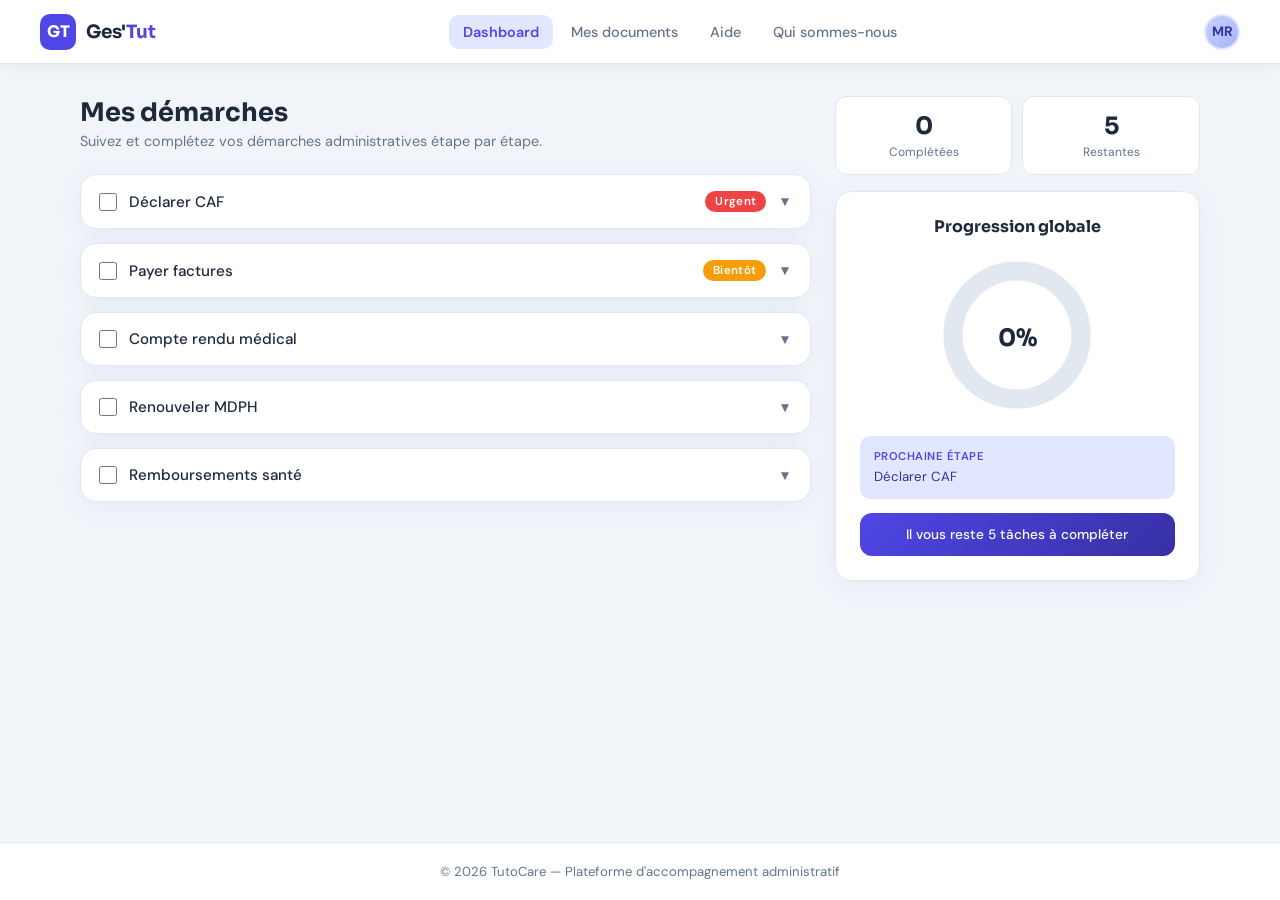
==== index.html @ a7f2457c "Titre" ====
<!DOCTYPE html>
<html lang="fr">
<head>
<meta charset="UTF-8">
<meta name="viewport" content="width=device-width, initial-scale=1.0">
<title>Gest'Tut</title>
<link href="https://fonts.googleapis.com/css2?family=Sora:wght@300;400;600;700&family=DM+Sans:wght@300;400;500&display=swap" rel="stylesheet">

<style>
:root {
    --indigo: #4f46e5;
    --indigo-light: #e0e7ff;
    --indigo-dark: #3730a3;
    --red: #ef4444;
    --amber: #f59e0b;
    --green: #22c55e;
    --surface: #ffffff;
    --bg: #f1f5f9;
    --text: #1e293b;
    --muted: #64748b;
    --border: #e2e8f0;
    --shadow: 0 4px 24px rgba(79,70,229,0.07);
    --radius: 16px;
}

*, *::before, *::after { box-sizing: border-box; margin: 0; padding: 0; }

body {
    font-family: 'DM Sans', sans-serif;
    background: var(--bg);
    color: var(--text);
    min-height: 100vh;
    display: flex;
    flex-direction: column;
}

/* ── NAVBAR ── */
.navbar {
    background: var(--surface);
    border-bottom: 1px solid var(--border);
    padding: 0 40px;
    height: 64px;
    display: flex;
    align-items: center;
    justify-content: space-between;
    position: sticky;
    top: 0;
    z-index: 100;
    box-shadow: 0 1px 12px rgba(0,0,0,0.06);
}

.nav-brand {
    display: flex;
    align-items: center;
    gap: 10px;
    text-decoration: none;
}

.nav-logo {
    width: 36px;
    height: 36px;
    background: var(--indigo);
    border-radius: 10px;
    display: flex;
    align-items: center;
    justify-content: center;
    font-family: 'Sora', sans-serif;
    font-weight: 700;
    color: white;
    font-size: 1em;
    letter-spacing: -0.5px;
}

.nav-brand-name {
    font-family: 'Sora', sans-serif;
    font-weight: 700;
    font-size: 1.15em;
    color: var(--text);
}

.nav-brand-name span {
    color: var(--indigo);
}

.nav-links {
    display: flex;
    align-items: center;
    gap: 4px;
}

.nav-links a {
    text-decoration: none;
    color: var(--muted);
    font-size: 0.9em;
    font-weight: 500;
    padding: 8px 14px;
    border-radius: 10px;
    transition: background 0.18s, color 0.18s;
}

.nav-links a:hover {
    background: var(--indigo-light);
    color: var(--indigo);
}

.nav-links a.active {
    background: var(--indigo-light);
    color: var(--indigo);
    font-weight: 600;
}

.nav-right {
    display: flex;
    align-items: center;
    gap: 12px;
}

.nav-avatar {
    width: 36px;
    height: 36px;
    background: linear-gradient(135deg, #c7d2fe, #a5b4fc);
    border-radius: 50%;
    display: flex;
    align-items: center;
    justify-content: center;
    font-weight: 700;
    color: var(--indigo-dark);
    font-size: 0.85em;
    cursor: pointer;
    border: 2px solid var(--indigo-light);
}

/* ── LAYOUT ── */
.container {
    display: flex;
    gap: 24px;
    padding: 32px 40px;
    flex: 1;
    max-width: 1200px;
    margin: 0 auto;
    width: 100%;
}

/* ── HEADER ── */
.page-header {
    margin-bottom: 24px;
}

.page-header h2 {
    font-family: 'Sora', sans-serif;
    font-weight: 700;
    font-size: 1.6em;
    color: var(--text);
}

.page-header p {
    color: var(--muted);
    font-size: 0.9em;
    margin-top: 4px;
}

/* ── LEFT ── */
.left { flex: 2; }

/* ── TASK ── */
.task {
    background: var(--surface);
    border-radius: var(--radius);
    margin-bottom: 14px;
    box-shadow: var(--shadow);
    border: 1px solid var(--border);
    overflow: hidden;
    transition: box-shadow 0.2s;
}

.task:hover {
    box-shadow: 0 8px 30px rgba(79,70,229,0.1);
}

.task-header {
    padding: 16px 18px;
    display: flex;
    align-items: center;
    gap: 12px;
    cursor: pointer;
    user-select: none;
}

.task-checkbox {
    width: 18px;
    height: 18px;
    accent-color: var(--indigo);
    cursor: pointer;
    flex-shrink: 0;
}

.task-title {
    flex: 1;
    font-weight: 500;
    font-size: 0.95em;
    color: var(--text);
}

.badge {
    font-size: 0.72em;
    font-weight: 600;
    padding: 3px 10px;
    border-radius: 20px;
    color: white;
    letter-spacing: 0.3px;
}

.urgent { background: var(--red); }
.soon   { background: var(--amber); }

.chevron {
    color: var(--muted);
    font-size: 0.85em;
    transition: transform 0.25s;
    flex-shrink: 0;
}

.task.open .chevron { transform: rotate(180deg); }

/* ── TASK CONTENT ── */
.task-content {
    max-height: 0;
    overflow: hidden;
    transition: max-height 0.35s ease;
}

.task-body {
    padding: 0 18px 18px;
    border-top: 1px solid var(--border);
}

.task-description {
    font-size: 0.88em;
    color: var(--muted);
    line-height: 1.6;
    margin: 12px 0;
}

/* ── VIDEO PLACEHOLDER ── */
.video-wrapper {
    border-radius: 10px;
    overflow: hidden;
    background: #1e1b4b;
    position: relative;
    aspect-ratio: 16/9;
    margin-top: 10px;
    display: flex;
    align-items: center;
    justify-content: center;
    flex-direction: column;
    gap: 10px;
    cursor: pointer;
    border: 1px solid #312e81;
}

.video-wrapper::before {
    content: '';
    position: absolute;
    inset: 0;
    background: radial-gradient(ellipse at 30% 40%, rgba(99,102,241,0.3), transparent 60%);
}

.video-icon {
    width: 52px;
    height: 52px;
    background: rgba(255,255,255,0.15);
    backdrop-filter: blur(4px);
    border-radius: 50%;
    display: flex;
    align-items: center;
    justify-content: center;
    font-size: 1.3em;
    position: relative;
    z-index: 1;
    border: 1.5px solid rgba(255,255,255,0.2);
    transition: background 0.2s, transform 0.2s;
}

.video-wrapper:hover .video-icon {
    background: rgba(255,255,255,0.25);
    transform: scale(1.08);
}

.video-label {
    font-size: 0.8em;
    color: rgba(255,255,255,0.6);
    position: relative;
    z-index: 1;
}

iframe.video-frame {
    width: 100%;
    height: 100%;
    border: none;
    position: absolute;
    inset: 0;
    border-radius: 10px;
}

/* ── RIGHT ── */
.right { flex: 1; display: flex; flex-direction: column; gap: 16px; }

.card {
    background: var(--surface);
    padding: 24px;
    border-radius: var(--radius);
    box-shadow: var(--shadow);
    border: 1px solid var(--border);
    text-align: center;
}

.card h3 {
    font-family: 'Sora', sans-serif;
    font-weight: 700;
    font-size: 1em;
    margin-bottom: 18px;
    color: var(--text);
}

/* DONUT */
.chart-container {
    position: relative;
    width: 160px;
    margin: 0 auto 16px;
}

.chart-container svg {
    transform: rotate(-90deg);
    width: 160px;
    height: 160px;
}

circle { fill: none; stroke-width: 12; }
.bg       { stroke: var(--border); }
.progress { stroke: var(--indigo); stroke-linecap: round; transition: stroke-dashoffset 0.5s ease, stroke 0.4s; }

.center-text {
    position: absolute;
    top: 50%;
    left: 50%;
    transform: translate(-50%, -50%);
    font-family: 'Sora', sans-serif;
    font-size: 1.5em;
    font-weight: 700;
    color: var(--text);
}

/* SUGGESTION */
.suggestion-box {
    background: var(--indigo-light);
    border-radius: 10px;
    padding: 12px 14px;
    text-align: left;
    font-size: 0.83em;
    color: var(--indigo-dark);
    line-height: 1.5;
    margin-bottom: 14px;
}

.suggestion-box strong {
    display: block;
    font-weight: 600;
    margin-bottom: 2px;
    font-size: 0.85em;
    text-transform: uppercase;
    letter-spacing: 0.5px;
    color: var(--indigo);
}

/* NOTIF */
.notification {
    background: linear-gradient(135deg, var(--indigo), var(--indigo-dark));
    color: white;
    padding: 12px 16px;
    border-radius: 12px;
    font-size: 0.85em;
    font-weight: 500;
    line-height: 1.4;
}

/* STATS ROW */
.stats-row {
    display: flex;
    gap: 10px;
}

.stat {
    flex: 1;
    background: var(--surface);
    border: 1px solid var(--border);
    border-radius: 12px;
    padding: 14px 10px;
    text-align: center;
}

.stat-number {
    font-family: 'Sora', sans-serif;
    font-weight: 700;
    font-size: 1.5em;
    color: var(--text);
}

.stat-label {
    font-size: 0.75em;
    color: var(--muted);
    margin-top: 3px;
}

/* ── FOOTER ── */
footer {
    text-align: center;
    padding: 20px;
    font-size: 0.82em;
    color: var(--muted);
    border-top: 1px solid var(--border);
    background: white;
}
</style>
</head>
<body>

<!-- NAVBAR -->
<nav class="navbar">
    <a class="nav-brand" href="#">
        <div class="nav-logo">GT</div>
        <span class="nav-brand-name">Ges'<span>Tut</span></span>
    </a>

    <div class="nav-links">
        <a href="#" class="active">Dashboard</a>
        <a href="#">Mes documents</a>
        <a href="#">Aide</a>
        <a href="#">Qui sommes-nous</a>
    </div>

    <div class="nav-right">
        <div class="nav-avatar">MR</div>
    </div>
</nav>

<!-- MAIN -->
<div class="container">

    <!-- LEFT -->
    <div class="left">

        <div class="page-header">
            <h2>Mes démarches</h2>
            <p>Suivez et complétez vos démarches administratives étape par étape.</p>
        </div>

        <!-- TASK 1 -->
        <div class="task">
            <div class="task-header">
                <input class="task-checkbox" type="checkbox">
                <span class="task-title">Déclarer CAF</span>
                <span class="badge urgent">Urgent</span>
                <span class="chevron">▼</span>
            </div>
            <div class="task-content">
                <div class="task-body">
                    <p class="task-description">
                        La déclaration trimestrielle CAF permet de mettre à jour vos ressources et de maintenir vos droits aux aides (APL, RSA…). 
                        Elle doit être effectuée tous les 3 mois. Munissez-vous de vos bulletins de salaire ou relevés Pôle Emploi avant de commencer.
                    </p>
                    <div class="video-wrapper" data-video-id="kRF4Wrb0zbo">
                        <div class="video-icon">▶</div>
                        <span class="video-label">Tutoriel vidéo — Cliquez pour lancer</span>
                    </div>
                </div>
            </div>
        </div>

        <!-- TASK 2 -->
        <div class="task">
            <div class="task-header">
                <input class="task-checkbox" type="checkbox">
                <span class="task-title">Payer factures</span>
                <span class="badge soon">Bientôt</span>
                <span class="chevron">▼</span>
            </div>
            <div class="task-content">
                <div class="task-body">
                    <p class="task-description">
                        Réglez vos factures d'énergie, de téléphone ou d'eau avant la date d'échéance pour éviter les pénalités. 
                        Vous pouvez payer en ligne via le site de chaque prestataire ou utiliser un virement bancaire depuis votre espace client.
                    </p>
                    <div class="video-wrapper" data-video-id="kRF4Wrb0zbo">
                        <div class="video-icon">▶</div>
                        <span class="video-label">Tutoriel vidéo — Cliquez pour lancer</span>
                    </div>
                </div>
            </div>
        </div>

        <!-- TASK 3 -->
        <div class="task">
            <div class="task-header">
                <input class="task-checkbox" type="checkbox">
                <span class="task-title">Compte rendu médical</span>
                <span class="chevron">▼</span>
            </div>
            <div class="task-content">
                <div class="task-body">
                    <p class="task-description">
                        Transmettez le compte rendu de la dernière consultation à votre médecin traitant ou à votre mutuelle. 
                        Ce document peut être nécessaire pour le suivi de votre dossier de santé et le remboursement de certains soins.
                    </p>
                    <div class="video-wrapper" data-video-id="kRF4Wrb0zbo">
                        <div class="video-icon">▶</div>
                        <span class="video-label">Tutoriel vidéo — Cliquez pour lancer</span>
                    </div>
                </div>
            </div>
        </div>

        <!-- TASK 4 -->
        <div class="task">
            <div class="task-header">
                <input class="task-checkbox" type="checkbox">
                <span class="task-title">Renouveler MDPH</span>
                <span class="chevron">▼</span>
            </div>
            <div class="task-content">
                <div class="task-body">
                    <p class="task-description">
                        Le dossier MDPH (Maison Départementale des Personnes Handicapées) doit être renouvelé périodiquement pour continuer à bénéficier 
                        de vos droits (AAH, PCH, carte mobilité…). Rassemblez certificat médical, justificatif de domicile et formulaire Cerfa avant de déposer votre dossier.
                    </p>
                    <div class="video-wrapper" data-video-id="kRF4Wrb0zbo">
                        <div class="video-icon">▶</div>
                        <span class="video-label">Tutoriel vidéo — Cliquez pour lancer</span>
                    </div>
                </div>
            </div>
        </div>

        <!-- TASK 5 -->
        <div class="task">
            <div class="task-header">
                <input class="task-checkbox" type="checkbox">
                <span class="task-title">Remboursements santé</span>
                <span class="chevron">▼</span>
            </div>
            <div class="task-content">
                <div class="task-body">
                    <p class="task-description">
                        Vérifiez l'état de vos remboursements Sécurité Sociale et mutuelle depuis votre espace Ameli. 
                        En cas d'absence de remboursement sous 10 jours, pensez à vérifier que votre médecin est bien en secteur conventionné et que votre feuille de soins a été correctement traitée.
                    </p>
                    <div class="video-wrapper" data-video-id="kRF4Wrb0zbo">
                        <div class="video-icon">▶</div>
                        <span class="video-label">Tutoriel vidéo — Cliquez pour lancer</span>
                    </div>
                </div>
            </div>
        </div>

    </div>

    <!-- RIGHT -->
    <div class="right">

        <div class="stats-row">
            <div class="stat">
                <div class="stat-number" id="count-done">0</div>
                <div class="stat-label">Complétées</div>
            </div>
            <div class="stat">
                <div class="stat-number" id="count-left">5</div>
                <div class="stat-label">Restantes</div>
            </div>
        </div>

        <div class="card">
            <h3>Progression globale</h3>

            <div class="chart-container">
                <svg viewBox="0 0 100 100">
                    <circle class="bg" cx="50" cy="50" r="40"></circle>
                    <circle class="progress" cx="50" cy="50" r="40"
                        stroke-dasharray="251"
                        stroke-dashoffset="251"></circle>
                </svg>
                <div class="center-text" id="percent">0%</div>
            </div>

            <div class="suggestion-box">
                <strong>Prochaine étape</strong>
                <span id="suggestion">Déclarer CAF</span>
            </div>

            <div class="notification" id="notif">
                Il vous reste 5 tâches à compléter
            </div>
        </div>

    </div>

</div>

<footer>© 2026 TutoCare — Plateforme d'accompagnement administratif</footer>

<script>
const checkboxes = document.querySelectorAll(".task-checkbox");
const progressCircle = document.querySelector(".progress");
const percentText = document.getElementById("percent");
const notif = document.getElementById("notif");
const suggestion = document.getElementById("suggestion");
const countDone = document.getElementById("count-done");
const countLeft = document.getElementById("count-left");
const total = checkboxes.length;
const circumference = 251;

function update() {
    const checked = document.querySelectorAll(".task-checkbox:checked").length;
    const percent = checked / total;

    progressCircle.style.strokeDashoffset = circumference * (1 - percent);
    percentText.textContent = Math.round(percent * 100) + "%";
    countDone.textContent = checked;
    countLeft.textContent = total - checked;
    notif.textContent = checked === total
        ? "🎉 Toutes les tâches sont complétées !"
        : `Il vous reste ${total - checked} tâche${total - checked > 1 ? "s" : ""} à compléter`;

    progressCircle.style.stroke = percent === 0 ? "#4f46e5" : percent < 0.5 ? "#ef4444" : percent < 1 ? "#f59e0b" : "#22c55e";

    const firstUnchecked = [...checkboxes].find(cb => !cb.checked);
    if (firstUnchecked) {
        const title = firstUnchecked.closest(".task").querySelector(".task-title");
        suggestion.textContent = title.textContent.trim();
    } else {
        suggestion.textContent = "Toutes les étapes sont complétées !";
    }
}

checkboxes.forEach(cb => cb.addEventListener("change", update));

// Toggle accordéon
document.querySelectorAll(".task-header").forEach(h => {
    h.addEventListener("click", (e) => {
        if (e.target.classList.contains("task-checkbox")) return;
        const task = h.closest(".task");
        const content = h.nextElementSibling;
        const isOpen = task.classList.contains("open");

        // ferme tous
        document.querySelectorAll(".task").forEach(t => {
            t.classList.remove("open");
            t.querySelector(".task-content").style.maxHeight = null;
        });

        if (!isOpen) {
            task.classList.add("open");
            content.style.maxHeight = content.scrollHeight + "px";
        }
    });
});

// Lecture vidéo au clic sur le placeholder
document.querySelectorAll(".video-wrapper").forEach(wrapper => {
    wrapper.addEventListener("click", () => {
        const videoId = wrapper.dataset.videoId;
        const iframe = document.createElement("iframe");
        iframe.src = `https://www.youtube-nocookie.com/embed/${videoId}?autoplay=1`;
        iframe.className = "video-frame";
        iframe.allow = "accelerometer; autoplay; clipboard-write; encrypted-media; gyroscope; picture-in-picture";
        iframe.allowFullscreen = true;
        wrapper.innerHTML = "";
        wrapper.appendChild(iframe);
    });
});
</script>
</body>
</html>
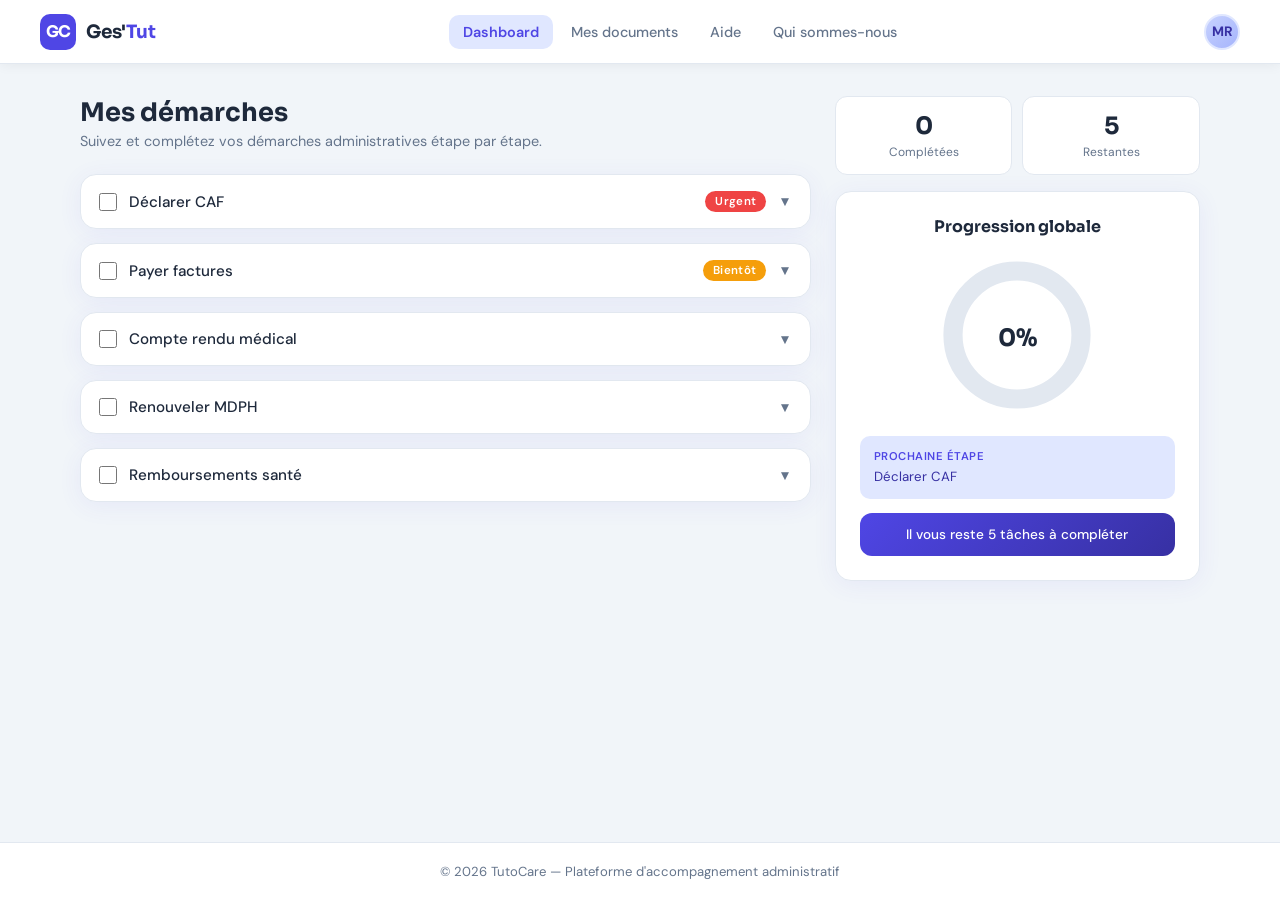
==== commit 6557a630: "divide" ====
--- a/index.html
+++ b/index.html
@@ -1,433 +1,18 @@
 <!DOCTYPE html>
 <html lang="fr">
 <head>
-<meta charset="UTF-8">
-<meta name="viewport" content="width=device-width, initial-scale=1.0">
-<title>Gest'Tut</title>
-<link href="https://fonts.googleapis.com/css2?family=Sora:wght@300;400;600;700&family=DM+Sans:wght@300;400;500&display=swap" rel="stylesheet">
-
-<style>
-:root {
-    --indigo: #4f46e5;
-    --indigo-light: #e0e7ff;
-    --indigo-dark: #3730a3;
-    --red: #ef4444;
-    --amber: #f59e0b;
-    --green: #22c55e;
-    --surface: #ffffff;
-    --bg: #f1f5f9;
-    --text: #1e293b;
-    --muted: #64748b;
-    --border: #e2e8f0;
-    --shadow: 0 4px 24px rgba(79,70,229,0.07);
-    --radius: 16px;
-}
-
-*, *::before, *::after { box-sizing: border-box; margin: 0; padding: 0; }
-
-body {
-    font-family: 'DM Sans', sans-serif;
-    background: var(--bg);
-    color: var(--text);
-    min-height: 100vh;
-    display: flex;
-    flex-direction: column;
-}
-
-/* ── NAVBAR ── */
-.navbar {
-    background: var(--surface);
-    border-bottom: 1px solid var(--border);
-    padding: 0 40px;
-    height: 64px;
-    display: flex;
-    align-items: center;
-    justify-content: space-between;
-    position: sticky;
-    top: 0;
-    z-index: 100;
-    box-shadow: 0 1px 12px rgba(0,0,0,0.06);
-}
-
-.nav-brand {
-    display: flex;
-    align-items: center;
-    gap: 10px;
-    text-decoration: none;
-}
-
-.nav-logo {
-    width: 36px;
-    height: 36px;
-    background: var(--indigo);
-    border-radius: 10px;
-    display: flex;
-    align-items: center;
-    justify-content: center;
-    font-family: 'Sora', sans-serif;
-    font-weight: 700;
-    color: white;
-    font-size: 1em;
-    letter-spacing: -0.5px;
-}
-
-.nav-brand-name {
-    font-family: 'Sora', sans-serif;
-    font-weight: 700;
-    font-size: 1.15em;
-    color: var(--text);
-}
-
-.nav-brand-name span {
-    color: var(--indigo);
-}
-
-.nav-links {
-    display: flex;
-    align-items: center;
-    gap: 4px;
-}
-
-.nav-links a {
-    text-decoration: none;
-    color: var(--muted);
-    font-size: 0.9em;
-    font-weight: 500;
-    padding: 8px 14px;
-    border-radius: 10px;
-    transition: background 0.18s, color 0.18s;
-}
-
-.nav-links a:hover {
-    background: var(--indigo-light);
-    color: var(--indigo);
-}
-
-.nav-links a.active {
-    background: var(--indigo-light);
-    color: var(--indigo);
-    font-weight: 600;
-}
-
-.nav-right {
-    display: flex;
-    align-items: center;
-    gap: 12px;
-}
-
-.nav-avatar {
-    width: 36px;
-    height: 36px;
-    background: linear-gradient(135deg, #c7d2fe, #a5b4fc);
-    border-radius: 50%;
-    display: flex;
-    align-items: center;
-    justify-content: center;
-    font-weight: 700;
-    color: var(--indigo-dark);
-    font-size: 0.85em;
-    cursor: pointer;
-    border: 2px solid var(--indigo-light);
-}
-
-/* ── LAYOUT ── */
-.container {
-    display: flex;
-    gap: 24px;
-    padding: 32px 40px;
-    flex: 1;
-    max-width: 1200px;
-    margin: 0 auto;
-    width: 100%;
-}
-
-/* ── HEADER ── */
-.page-header {
-    margin-bottom: 24px;
-}
-
-.page-header h2 {
-    font-family: 'Sora', sans-serif;
-    font-weight: 700;
-    font-size: 1.6em;
-    color: var(--text);
-}
-
-.page-header p {
-    color: var(--muted);
-    font-size: 0.9em;
-    margin-top: 4px;
-}
-
-/* ── LEFT ── */
-.left { flex: 2; }
-
-/* ── TASK ── */
-.task {
-    background: var(--surface);
-    border-radius: var(--radius);
-    margin-bottom: 14px;
-    box-shadow: var(--shadow);
-    border: 1px solid var(--border);
-    overflow: hidden;
-    transition: box-shadow 0.2s;
-}
-
-.task:hover {
-    box-shadow: 0 8px 30px rgba(79,70,229,0.1);
-}
-
-.task-header {
-    padding: 16px 18px;
-    display: flex;
-    align-items: center;
-    gap: 12px;
-    cursor: pointer;
-    user-select: none;
-}
-
-.task-checkbox {
-    width: 18px;
-    height: 18px;
-    accent-color: var(--indigo);
-    cursor: pointer;
-    flex-shrink: 0;
-}
-
-.task-title {
-    flex: 1;
-    font-weight: 500;
-    font-size: 0.95em;
-    color: var(--text);
-}
-
-.badge {
-    font-size: 0.72em;
-    font-weight: 600;
-    padding: 3px 10px;
-    border-radius: 20px;
-    color: white;
-    letter-spacing: 0.3px;
-}
-
-.urgent { background: var(--red); }
-.soon   { background: var(--amber); }
-
-.chevron {
-    color: var(--muted);
-    font-size: 0.85em;
-    transition: transform 0.25s;
-    flex-shrink: 0;
-}
-
-.task.open .chevron { transform: rotate(180deg); }
-
-/* ── TASK CONTENT ── */
-.task-content {
-    max-height: 0;
-    overflow: hidden;
-    transition: max-height 0.35s ease;
-}
-
-.task-body {
-    padding: 0 18px 18px;
-    border-top: 1px solid var(--border);
-}
-
-.task-description {
-    font-size: 0.88em;
-    color: var(--muted);
-    line-height: 1.6;
-    margin: 12px 0;
-}
-
-/* ── VIDEO PLACEHOLDER ── */
-.video-wrapper {
-    border-radius: 10px;
-    overflow: hidden;
-    background: #1e1b4b;
-    position: relative;
-    aspect-ratio: 16/9;
-    margin-top: 10px;
-    display: flex;
-    align-items: center;
-    justify-content: center;
-    flex-direction: column;
-    gap: 10px;
-    cursor: pointer;
-    border: 1px solid #312e81;
-}
-
-.video-wrapper::before {
-    content: '';
-    position: absolute;
-    inset: 0;
-    background: radial-gradient(ellipse at 30% 40%, rgba(99,102,241,0.3), transparent 60%);
-}
-
-.video-icon {
-    width: 52px;
-    height: 52px;
-    background: rgba(255,255,255,0.15);
-    backdrop-filter: blur(4px);
-    border-radius: 50%;
-    display: flex;
-    align-items: center;
-    justify-content: center;
-    font-size: 1.3em;
-    position: relative;
-    z-index: 1;
-    border: 1.5px solid rgba(255,255,255,0.2);
-    transition: background 0.2s, transform 0.2s;
-}
-
-.video-wrapper:hover .video-icon {
-    background: rgba(255,255,255,0.25);
-    transform: scale(1.08);
-}
-
-.video-label {
-    font-size: 0.8em;
-    color: rgba(255,255,255,0.6);
-    position: relative;
-    z-index: 1;
-}
-
-iframe.video-frame {
-    width: 100%;
-    height: 100%;
-    border: none;
-    position: absolute;
-    inset: 0;
-    border-radius: 10px;
-}
-
-/* ── RIGHT ── */
-.right { flex: 1; display: flex; flex-direction: column; gap: 16px; }
-
-.card {
-    background: var(--surface);
-    padding: 24px;
-    border-radius: var(--radius);
-    box-shadow: var(--shadow);
-    border: 1px solid var(--border);
-    text-align: center;
-}
-
-.card h3 {
-    font-family: 'Sora', sans-serif;
-    font-weight: 700;
-    font-size: 1em;
-    margin-bottom: 18px;
-    color: var(--text);
-}
-
-/* DONUT */
-.chart-container {
-    position: relative;
-    width: 160px;
-    margin: 0 auto 16px;
-}
-
-.chart-container svg {
-    transform: rotate(-90deg);
-    width: 160px;
-    height: 160px;
-}
-
-circle { fill: none; stroke-width: 12; }
-.bg       { stroke: var(--border); }
-.progress { stroke: var(--indigo); stroke-linecap: round; transition: stroke-dashoffset 0.5s ease, stroke 0.4s; }
-
-.center-text {
-    position: absolute;
-    top: 50%;
-    left: 50%;
-    transform: translate(-50%, -50%);
-    font-family: 'Sora', sans-serif;
-    font-size: 1.5em;
-    font-weight: 700;
-    color: var(--text);
-}
-
-/* SUGGESTION */
-.suggestion-box {
-    background: var(--indigo-light);
-    border-radius: 10px;
-    padding: 12px 14px;
-    text-align: left;
-    font-size: 0.83em;
-    color: var(--indigo-dark);
-    line-height: 1.5;
-    margin-bottom: 14px;
-}
-
-.suggestion-box strong {
-    display: block;
-    font-weight: 600;
-    margin-bottom: 2px;
-    font-size: 0.85em;
-    text-transform: uppercase;
-    letter-spacing: 0.5px;
-    color: var(--indigo);
-}
-
-/* NOTIF */
-.notification {
-    background: linear-gradient(135deg, var(--indigo), var(--indigo-dark));
-    color: white;
-    padding: 12px 16px;
-    border-radius: 12px;
-    font-size: 0.85em;
-    font-weight: 500;
-    line-height: 1.4;
-}
-
-/* STATS ROW */
-.stats-row {
-    display: flex;
-    gap: 10px;
-}
-
-.stat {
-    flex: 1;
-    background: var(--surface);
-    border: 1px solid var(--border);
-    border-radius: 12px;
-    padding: 14px 10px;
-    text-align: center;
-}
-
-.stat-number {
-    font-family: 'Sora', sans-serif;
-    font-weight: 700;
-    font-size: 1.5em;
-    color: var(--text);
-}
-
-.stat-label {
-    font-size: 0.75em;
-    color: var(--muted);
-    margin-top: 3px;
-}
-
-/* ── FOOTER ── */
-footer {
-    text-align: center;
-    padding: 20px;
-    font-size: 0.82em;
-    color: var(--muted);
-    border-top: 1px solid var(--border);
-    background: white;
-}
-</style>
+    <meta charset="UTF-8">
+    <meta name="viewport" content="width=device-width, initial-scale=1.0">
+    <title>TutoCare</title>
+    <link href="https://fonts.googleapis.com/css2?family=Sora:wght@300;400;600;700&family=DM+Sans:wght@300;400;500&display=swap" rel="stylesheet">
+    <link rel="stylesheet" href="style/styles.css">
 </head>
 <body>
 
 <!-- NAVBAR -->
 <nav class="navbar">
     <a class="nav-brand" href="#">
-        <div class="nav-logo">GT</div>
+        <div class="nav-logo">GC</div>
         <span class="nav-brand-name">Ges'<span>Tut</span></span>
     </a>
 
--- a/style/styles.css
+++ b/style/styles.css
@@ -0,0 +1,414 @@
+/* ── VARIABLES ── */
+:root {
+    --indigo: #4f46e5;
+    --indigo-light: #e0e7ff;
+    --indigo-dark: #3730a3;
+    --red: #ef4444;
+    --amber: #f59e0b;
+    --green: #22c55e;
+    --surface: #ffffff;
+    --bg: #f1f5f9;
+    --text: #1e293b;
+    --muted: #64748b;
+    --border: #e2e8f0;
+    --shadow: 0 4px 24px rgba(79,70,229,0.07);
+    --radius: 16px;
+}
+
+*, *::before, *::after { box-sizing: border-box; margin: 0; padding: 0; }
+
+body {
+    font-family: 'DM Sans', sans-serif;
+    background: var(--bg);
+    color: var(--text);
+    min-height: 100vh;
+    display: flex;
+    flex-direction: column;
+}
+
+/* ── NAVBAR ── */
+.navbar {
+    background: var(--surface);
+    border-bottom: 1px solid var(--border);
+    padding: 0 40px;
+    height: 64px;
+    display: flex;
+    align-items: center;
+    justify-content: space-between;
+    position: sticky;
+    top: 0;
+    z-index: 100;
+    box-shadow: 0 1px 12px rgba(0,0,0,0.06);
+}
+
+.nav-brand {
+    display: flex;
+    align-items: center;
+    gap: 10px;
+    text-decoration: none;
+}
+
+.nav-logo {
+    width: 36px;
+    height: 36px;
+    background: var(--indigo);
+    border-radius: 10px;
+    display: flex;
+    align-items: center;
+    justify-content: center;
+    font-family: 'Sora', sans-serif;
+    font-weight: 700;
+    color: white;
+    font-size: 1em;
+    letter-spacing: -0.5px;
+}
+
+.nav-brand-name {
+    font-family: 'Sora', sans-serif;
+    font-weight: 700;
+    font-size: 1.15em;
+    color: var(--text);
+}
+
+.nav-brand-name span {
+    color: var(--indigo);
+}
+
+.nav-links {
+    display: flex;
+    align-items: center;
+    gap: 4px;
+}
+
+.nav-links a {
+    text-decoration: none;
+    color: var(--muted);
+    font-size: 0.9em;
+    font-weight: 500;
+    padding: 8px 14px;
+    border-radius: 10px;
+    transition: background 0.18s, color 0.18s;
+}
+
+.nav-links a:hover {
+    background: var(--indigo-light);
+    color: var(--indigo);
+}
+
+.nav-links a.active {
+    background: var(--indigo-light);
+    color: var(--indigo);
+    font-weight: 600;
+}
+
+.nav-right {
+    display: flex;
+    align-items: center;
+    gap: 12px;
+}
+
+.nav-avatar {
+    width: 36px;
+    height: 36px;
+    background: linear-gradient(135deg, #c7d2fe, #a5b4fc);
+    border-radius: 50%;
+    display: flex;
+    align-items: center;
+    justify-content: center;
+    font-weight: 700;
+    color: var(--indigo-dark);
+    font-size: 0.85em;
+    cursor: pointer;
+    border: 2px solid var(--indigo-light);
+}
+
+/* ── LAYOUT ── */
+.container {
+    display: flex;
+    gap: 24px;
+    padding: 32px 40px;
+    flex: 1;
+    max-width: 1200px;
+    margin: 0 auto;
+    width: 100%;
+}
+
+/* ── HEADER ── */
+.page-header {
+    margin-bottom: 24px;
+}
+
+.page-header h2 {
+    font-family: 'Sora', sans-serif;
+    font-weight: 700;
+    font-size: 1.6em;
+    color: var(--text);
+}
+
+.page-header p {
+    color: var(--muted);
+    font-size: 0.9em;
+    margin-top: 4px;
+}
+
+/* ── LEFT ── */
+.left { flex: 2; }
+
+/* ── TASK ── */
+.task {
+    background: var(--surface);
+    border-radius: var(--radius);
+    margin-bottom: 14px;
+    box-shadow: var(--shadow);
+    border: 1px solid var(--border);
+    overflow: hidden;
+    transition: box-shadow 0.2s;
+}
+
+.task:hover {
+    box-shadow: 0 8px 30px rgba(79,70,229,0.1);
+}
+
+.task-header {
+    padding: 16px 18px;
+    display: flex;
+    align-items: center;
+    gap: 12px;
+    cursor: pointer;
+    user-select: none;
+}
+
+.task-checkbox {
+    width: 18px;
+    height: 18px;
+    accent-color: var(--indigo);
+    cursor: pointer;
+    flex-shrink: 0;
+}
+
+.task-title {
+    flex: 1;
+    font-weight: 500;
+    font-size: 0.95em;
+    color: var(--text);
+}
+
+.badge {
+    font-size: 0.72em;
+    font-weight: 600;
+    padding: 3px 10px;
+    border-radius: 20px;
+    color: white;
+    letter-spacing: 0.3px;
+}
+
+.urgent { background: var(--red); }
+.soon   { background: var(--amber); }
+
+.chevron {
+    color: var(--muted);
+    font-size: 0.85em;
+    transition: transform 0.25s;
+    flex-shrink: 0;
+}
+
+.task.open .chevron { transform: rotate(180deg); }
+
+/* ── TASK CONTENT ── */
+.task-content {
+    max-height: 0;
+    overflow: hidden;
+    transition: max-height 0.35s ease;
+}
+
+.task-body {
+    padding: 0 18px 18px;
+    border-top: 1px solid var(--border);
+}
+
+.task-description {
+    font-size: 0.88em;
+    color: var(--muted);
+    line-height: 1.6;
+    margin: 12px 0;
+}
+
+/* ── VIDEO PLACEHOLDER ── */
+.video-wrapper {
+    border-radius: 10px;
+    overflow: hidden;
+    background: #1e1b4b;
+    position: relative;
+    aspect-ratio: 16/9;
+    margin-top: 10px;
+    display: flex;
+    align-items: center;
+    justify-content: center;
+    flex-direction: column;
+    gap: 10px;
+    cursor: pointer;
+    border: 1px solid #312e81;
+}
+
+.video-wrapper::before {
+    content: '';
+    position: absolute;
+    inset: 0;
+    background: radial-gradient(ellipse at 30% 40%, rgba(99,102,241,0.3), transparent 60%);
+}
+
+.video-icon {
+    width: 52px;
+    height: 52px;
+    background: rgba(255,255,255,0.15);
+    backdrop-filter: blur(4px);
+    border-radius: 50%;
+    display: flex;
+    align-items: center;
+    justify-content: center;
+    font-size: 1.3em;
+    position: relative;
+    z-index: 1;
+    border: 1.5px solid rgba(255,255,255,0.2);
+    transition: background 0.2s, transform 0.2s;
+}
+
+.video-wrapper:hover .video-icon {
+    background: rgba(255,255,255,0.25);
+    transform: scale(1.08);
+}
+
+.video-label {
+    font-size: 0.8em;
+    color: rgba(255,255,255,0.6);
+    position: relative;
+    z-index: 1;
+}
+
+iframe.video-frame {
+    width: 100%;
+    height: 100%;
+    border: none;
+    position: absolute;
+    inset: 0;
+    border-radius: 10px;
+}
+
+/* ── RIGHT ── */
+.right { flex: 1; display: flex; flex-direction: column; gap: 16px; }
+
+.card {
+    background: var(--surface);
+    padding: 24px;
+    border-radius: var(--radius);
+    box-shadow: var(--shadow);
+    border: 1px solid var(--border);
+    text-align: center;
+}
+
+.card h3 {
+    font-family: 'Sora', sans-serif;
+    font-weight: 700;
+    font-size: 1em;
+    margin-bottom: 18px;
+    color: var(--text);
+}
+
+/* ── DONUT ── */
+.chart-container {
+    position: relative;
+    width: 160px;
+    margin: 0 auto 16px;
+}
+
+.chart-container svg {
+    transform: rotate(-90deg);
+    width: 160px;
+    height: 160px;
+}
+
+circle { fill: none; stroke-width: 12; }
+.bg       { stroke: var(--border); }
+.progress { stroke: var(--indigo); stroke-linecap: round; transition: stroke-dashoffset 0.5s ease, stroke 0.4s; }
+
+.center-text {
+    position: absolute;
+    top: 50%;
+    left: 50%;
+    transform: translate(-50%, -50%);
+    font-family: 'Sora', sans-serif;
+    font-size: 1.5em;
+    font-weight: 700;
+    color: var(--text);
+}
+
+/* ── SUGGESTION ── */
+.suggestion-box {
+    background: var(--indigo-light);
+    border-radius: 10px;
+    padding: 12px 14px;
+    text-align: left;
+    font-size: 0.83em;
+    color: var(--indigo-dark);
+    line-height: 1.5;
+    margin-bottom: 14px;
+}
+
+.suggestion-box strong {
+    display: block;
+    font-weight: 600;
+    margin-bottom: 2px;
+    font-size: 0.85em;
+    text-transform: uppercase;
+    letter-spacing: 0.5px;
+    color: var(--indigo);
+}
+
+/* ── NOTIF ── */
+.notification {
+    background: linear-gradient(135deg, var(--indigo), var(--indigo-dark));
+    color: white;
+    padding: 12px 16px;
+    border-radius: 12px;
+    font-size: 0.85em;
+    font-weight: 500;
+    line-height: 1.4;
+}
+
+/* ── STATS ROW ── */
+.stats-row {
+    display: flex;
+    gap: 10px;
+}
+
+.stat {
+    flex: 1;
+    background: var(--surface);
+    border: 1px solid var(--border);
+    border-radius: 12px;
+    padding: 14px 10px;
+    text-align: center;
+}
+
+.stat-number {
+    font-family: 'Sora', sans-serif;
+    font-weight: 700;
+    font-size: 1.5em;
+    color: var(--text);
+}
+
+.stat-label {
+    font-size: 0.75em;
+    color: var(--muted);
+    margin-top: 3px;
+}
+
+/* ── FOOTER ── */
+footer {
+    text-align: center;
+    padding: 20px;
+    font-size: 0.82em;
+    color: var(--muted);
+    border-top: 1px solid var(--border);
+    background: white;
+}
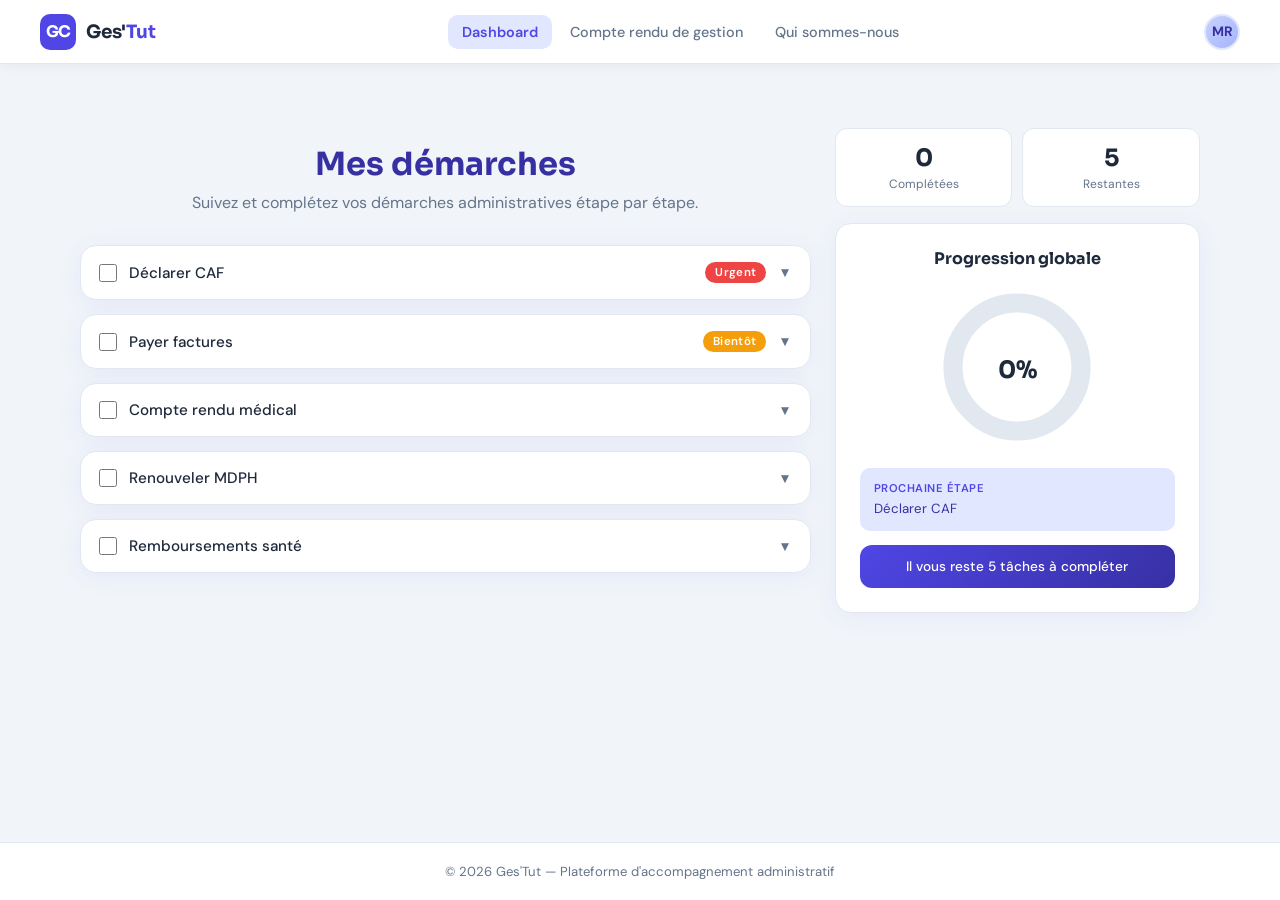
==== commit 5dc570c2: "UPLOAD" ====
--- a/index.html
+++ b/index.html
@@ -3,7 +3,7 @@
 <head>
     <meta charset="UTF-8">
     <meta name="viewport" content="width=device-width, initial-scale=1.0">
-    <title>TutoCare</title>
+    <title>Ges'Tut</title>
     <link href="https://fonts.googleapis.com/css2?family=Sora:wght@300;400;600;700&family=DM+Sans:wght@300;400;500&display=swap" rel="stylesheet">
     <link rel="stylesheet" href="style/styles.css">
 </head>
@@ -18,9 +18,8 @@
 
     <div class="nav-links">
         <a href="#" class="active">Dashboard</a>
-        <a href="#">Mes documents</a>
-        <a href="#">Aide</a>
-        <a href="#">Qui sommes-nous</a>
+        <a href="page/cr.html">Compte rendu de gestion</a>
+        <a href="page/qsn.html">Qui sommes-nous</a>
     </div>
 
     <div class="nav-right">
@@ -53,7 +52,7 @@
                         La déclaration trimestrielle CAF permet de mettre à jour vos ressources et de maintenir vos droits aux aides (APL, RSA…). 
                         Elle doit être effectuée tous les 3 mois. Munissez-vous de vos bulletins de salaire ou relevés Pôle Emploi avant de commencer.
                     </p>
-                    <div class="video-wrapper" data-video-id="kRF4Wrb0zbo">
+                    <div class="video-wrapper" data-video-id="apGWYyuiIHg">
                         <div class="video-icon">▶</div>
                         <span class="video-label">Tutoriel vidéo — Cliquez pour lancer</span>
                     </div>
@@ -75,7 +74,7 @@
                         Réglez vos factures d'énergie, de téléphone ou d'eau avant la date d'échéance pour éviter les pénalités. 
                         Vous pouvez payer en ligne via le site de chaque prestataire ou utiliser un virement bancaire depuis votre espace client.
                     </p>
-                    <div class="video-wrapper" data-video-id="kRF4Wrb0zbo">
+                    <div class="video-wrapper" data-video-id="apGWYyuiIHg">
                         <div class="video-icon">▶</div>
                         <span class="video-label">Tutoriel vidéo — Cliquez pour lancer</span>
                     </div>
@@ -96,7 +95,7 @@
                         Transmettez le compte rendu de la dernière consultation à votre médecin traitant ou à votre mutuelle. 
                         Ce document peut être nécessaire pour le suivi de votre dossier de santé et le remboursement de certains soins.
                     </p>
-                    <div class="video-wrapper" data-video-id="kRF4Wrb0zbo">
+                    <div class="video-wrapper" data-video-id="apGWYyuiIHg">
                         <div class="video-icon">▶</div>
                         <span class="video-label">Tutoriel vidéo — Cliquez pour lancer</span>
                     </div>
@@ -117,7 +116,7 @@
                         Le dossier MDPH (Maison Départementale des Personnes Handicapées) doit être renouvelé périodiquement pour continuer à bénéficier 
                         de vos droits (AAH, PCH, carte mobilité…). Rassemblez certificat médical, justificatif de domicile et formulaire Cerfa avant de déposer votre dossier.
                     </p>
-                    <div class="video-wrapper" data-video-id="kRF4Wrb0zbo">
+                    <div class="video-wrapper" data-video-id="apGWYyuiIHg">
                         <div class="video-icon">▶</div>
                         <span class="video-label">Tutoriel vidéo — Cliquez pour lancer</span>
                     </div>
@@ -138,7 +137,7 @@
                         Vérifiez l'état de vos remboursements Sécurité Sociale et mutuelle depuis votre espace Ameli. 
                         En cas d'absence de remboursement sous 10 jours, pensez à vérifier que votre médecin est bien en secteur conventionné et que votre feuille de soins a été correctement traitée.
                     </p>
-                    <div class="video-wrapper" data-video-id="kRF4Wrb0zbo">
+                    <div class="video-wrapper" data-video-id="apGWYyuiIHg">
                         <div class="video-icon">▶</div>
                         <span class="video-label">Tutoriel vidéo — Cliquez pour lancer</span>
                     </div>
@@ -189,7 +188,7 @@
 
 </div>
 
-<footer>© 2026 TutoCare — Plateforme d'accompagnement administratif</footer>
+<footer>© 2026 Ges'Tut — Plateforme d'accompagnement administratif</footer>
 
 <script>
 const checkboxes = document.querySelectorAll(".task-checkbox");
@@ -263,4 +262,4 @@
 });
 </script>
 </body>
-</html>
+</html>
--- a/style/styles.css
+++ b/style/styles.css
@@ -30,6 +30,7 @@
 .navbar {
     background: var(--surface);
     border-bottom: 1px solid var(--border);
+    margin-bottom: 32px;
     padding: 0 40px;
     height: 64px;
     display: flex;
@@ -135,7 +136,9 @@
 
 /* ── HEADER ── */
 .page-header {
-    margin-bottom: 24px;
+    text-align: center;
+    margin-bottom: 48px; /* Ajoute un espacement sous le titre */
+    margin-top: 16px; /* Ajoute un espacement au-dessus du titre */
 }
 
 .page-header h2 {
@@ -411,4 +414,146 @@
     color: var(--muted);
     border-top: 1px solid var(--border);
     background: white;
+}
+
+/* ── COMPTE RENDU DE GESTION : SIMULATION DE PAGES PDF ── */
+.report-page {
+    background: var(--surface); /* Fond blanc pour simuler une feuille */
+    border: 1px solid var(--border); /* Bordure légère pour délimiter la page */
+    border-radius: 4px; /* Coins légèrement arrondis */
+    box-shadow: var(--shadow); /* Ombre pour donner un effet de feuille */
+    width: 794px; /* Largeur d'une page A4 en pixels (environ 21cm) */
+    height: 1123px; /* Hauteur d'une page A4 en pixels (environ 29.7cm) */
+    margin: 32px auto; /* Centrer la page et ajouter un espacement vertical */
+    padding: 40px; /* Marges internes pour le contenu */
+    overflow: hidden; /* Empêcher le contenu de dépasser la page */
+    page-break-inside: avoid; /* Empêcher les coupures entre les pages */
+}
+
+.report-page h3 {
+    font-family: 'Sora', sans-serif;
+    font-weight: 600;
+    color: var(--indigo);
+    margin-bottom: 16px;
+}
+
+.report-page p, .report-page ul {
+    font-size: 1em;
+    line-height: 1.6;
+    color: var(--text);
+}
+
+.report-page ul {
+    padding-left: 20px;
+}
+
+.report-page ul li {
+    margin-bottom: 8px;
+    list-style: disc;
+}
+
+/* Centrer le conteneur global */
+.report-container {
+    display: flex;
+    flex-direction: column;
+    align-items: center;
+    padding: 0;
+}
+
+/* ── QUI SOMMES-NOUS ── */
+.content {
+    max-width: 800px;
+    margin: 0 auto;
+    text-align: left;
+    line-height: 1.6;
+    font-size: 0.95em;
+    color: var(--text);
+}
+
+.content ul {
+    margin-top: 12px;
+    padding-left: 20px;
+}
+
+.content ul li {
+    margin-bottom: 8px;
+    list-style: disc;
+}
+
+.page-header {
+    text-align: center;
+    margin-bottom: 32px;
+}
+
+.page-header h2 {
+    font-family: 'Sora', sans-serif;
+    font-weight: 700;
+    font-size: 2em;
+    color: var(--indigo-dark);
+}
+
+.page-header p {
+    font-size: 1em;
+    color: var(--muted);
+    margin-top: 8px;
+}
+
+/* ── QUI SOMMES-NOUS : IMAGE ── */
+.image-container {
+    text-align: center; /* Centre l'image horizontalement */
+    margin-top: 24px; /* Ajoute un espacement au-dessus de l'image */
+}
+
+.about-image {
+    max-width: 50%; /* Réduit la largeur de l'image à 50% de son conteneur */
+    height: auto; /* Maintient les proportions de l'image */
+    border-radius: 8px; /* Coins arrondis pour un effet esthétique */
+    box-shadow: 0 4px 8px rgba(0, 0, 0, 0.1); /* Ajoute une ombre légère */
+}
+
+/* ── PAGE NAVIGATION (OPTIONNEL) ── */
+.page-navigation {
+    margin-top: 16px;
+    display: flex;
+    justify-content: space-between;
+}
+
+.page-navigation a {
+    text-decoration: none;
+    color: var(--indigo);
+    font-weight: 600;
+    font-size: 0.9em;
+    padding: 8px 12px;
+    border: 1px solid var(--indigo);
+    border-radius: var(--radius);
+    transition: background 0.2s, color 0.2s;
+}
+
+.page-navigation a:hover {
+    background: var(--indigo);
+    color: white;
+}
+
+/* ── BODY : Assurez que le contenu occupe toute la hauteur de la fenêtre ── */
+body {
+    display: flex;
+    flex-direction: column;
+    min-height: 100vh; /* Assure que le body occupe toute la hauteur de la fenêtre */
+    margin: 0;
+}
+
+/* ── CONTAINER PRINCIPAL ── */
+.container {
+    flex: 1; /* Permet au contenu principal de s'étendre pour pousser le footer en bas */
+}
+
+/* ── FOOTER FIXE ── */
+footer {
+    text-align: center;
+    padding: 20px;
+    font-size: 0.82em;
+    color: var(--muted);
+    border-top: 1px solid var(--border);
+    background: white;
+    margin-top: auto; /* Pousse le footer en bas si le contenu est trop court */
 }
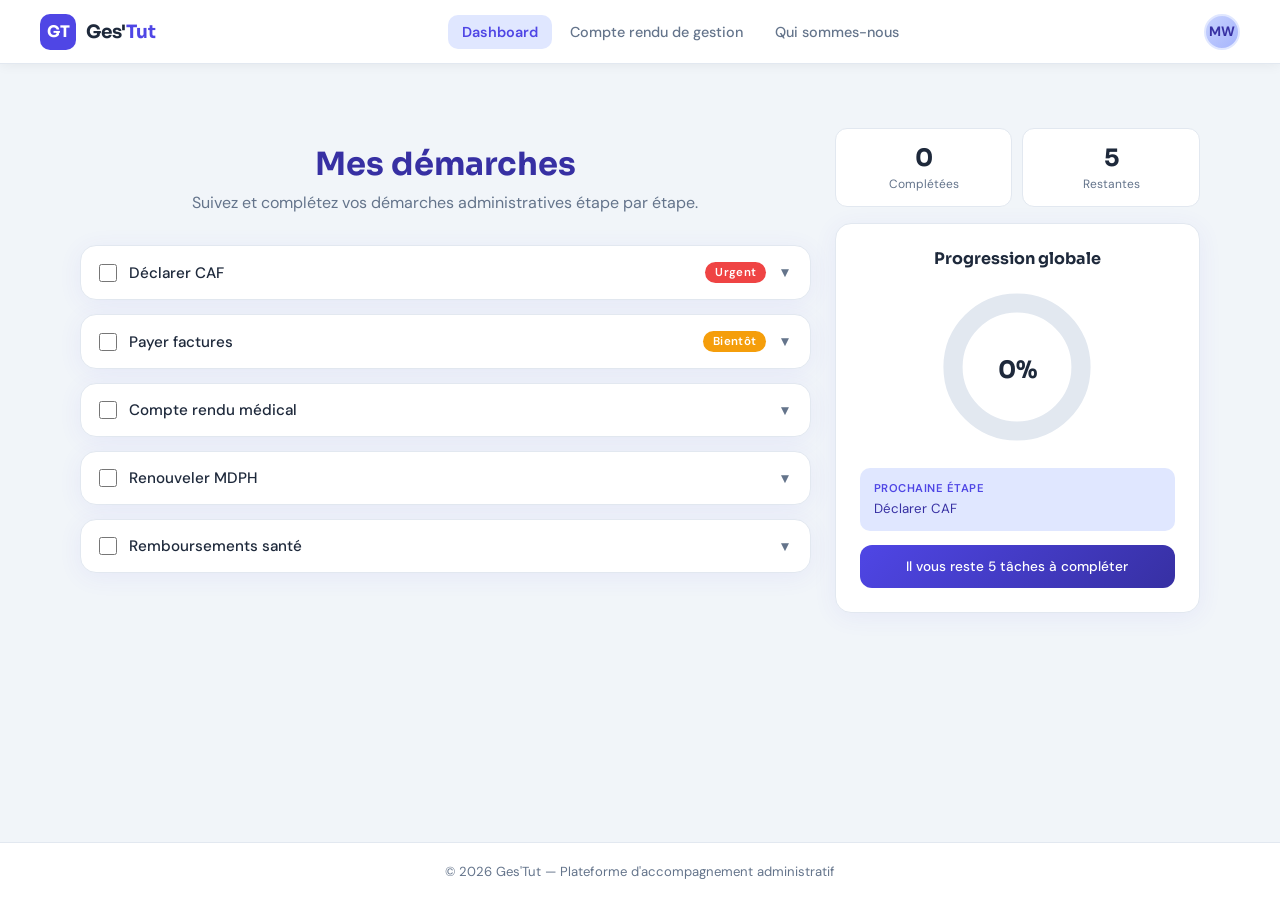
==== commit 157a9ff9: "Update index.html" ====
--- a/index.html
+++ b/index.html
@@ -12,7 +12,7 @@
 <!-- NAVBAR -->
 <nav class="navbar">
     <a class="nav-brand" href="#">
-        <div class="nav-logo">GC</div>
+        <div class="nav-logo">GT</div>
         <span class="nav-brand-name">Ges'<span>Tut</span></span>
     </a>
 
@@ -23,7 +23,7 @@
     </div>
 
     <div class="nav-right">
-        <div class="nav-avatar">MR</div>
+        <div class="nav-avatar">MW</div>
     </div>
 </nav>
 
@@ -52,7 +52,7 @@
                         La déclaration trimestrielle CAF permet de mettre à jour vos ressources et de maintenir vos droits aux aides (APL, RSA…). 
                         Elle doit être effectuée tous les 3 mois. Munissez-vous de vos bulletins de salaire ou relevés Pôle Emploi avant de commencer.
                     </p>
-                    <div class="video-wrapper" data-video-id="apGWYyuiIHg">
+                    <div class="video-wrapper" data-video-id="kMsBdCPCi3Q&t">
                         <div class="video-icon">▶</div>
                         <span class="video-label">Tutoriel vidéo — Cliquez pour lancer</span>
                     </div>
@@ -74,7 +74,7 @@
                         Réglez vos factures d'énergie, de téléphone ou d'eau avant la date d'échéance pour éviter les pénalités. 
                         Vous pouvez payer en ligne via le site de chaque prestataire ou utiliser un virement bancaire depuis votre espace client.
                     </p>
-                    <div class="video-wrapper" data-video-id="apGWYyuiIHg">
+                    <div class="video-wrapper" data-video-id="kMsBdCPCi3Q&t">
                         <div class="video-icon">▶</div>
                         <span class="video-label">Tutoriel vidéo — Cliquez pour lancer</span>
                     </div>
@@ -95,7 +95,7 @@
                         Transmettez le compte rendu de la dernière consultation à votre médecin traitant ou à votre mutuelle. 
                         Ce document peut être nécessaire pour le suivi de votre dossier de santé et le remboursement de certains soins.
                     </p>
-                    <div class="video-wrapper" data-video-id="apGWYyuiIHg">
+                    <div class="video-wrapper" data-video-id="kMsBdCPCi3Q&t">
                         <div class="video-icon">▶</div>
                         <span class="video-label">Tutoriel vidéo — Cliquez pour lancer</span>
                     </div>
@@ -116,7 +116,8 @@
                         Le dossier MDPH (Maison Départementale des Personnes Handicapées) doit être renouvelé périodiquement pour continuer à bénéficier 
                         de vos droits (AAH, PCH, carte mobilité…). Rassemblez certificat médical, justificatif de domicile et formulaire Cerfa avant de déposer votre dossier.
                     </p>
-                    <div class="video-wrapper" data-video-id="apGWYyuiIHg">
+                    <div class="video-wrapper" data-video-id="kMsBdCPCi3Q&t">
+                        https://www.youtube.com/watch?v=kMsBdCPCi3Q&t=1s
                         <div class="video-icon">▶</div>
                         <span class="video-label">Tutoriel vidéo — Cliquez pour lancer</span>
                     </div>
@@ -137,7 +138,7 @@
                         Vérifiez l'état de vos remboursements Sécurité Sociale et mutuelle depuis votre espace Ameli. 
                         En cas d'absence de remboursement sous 10 jours, pensez à vérifier que votre médecin est bien en secteur conventionné et que votre feuille de soins a été correctement traitée.
                     </p>
-                    <div class="video-wrapper" data-video-id="apGWYyuiIHg">
+                    <div class="video-wrapper" data-video-id="kMsBdCPCi3Q&t">
                         <div class="video-icon">▶</div>
                         <span class="video-label">Tutoriel vidéo — Cliquez pour lancer</span>
                     </div>
@@ -262,4 +263,4 @@
 });
 </script>
 </body>
-</html>+</html>
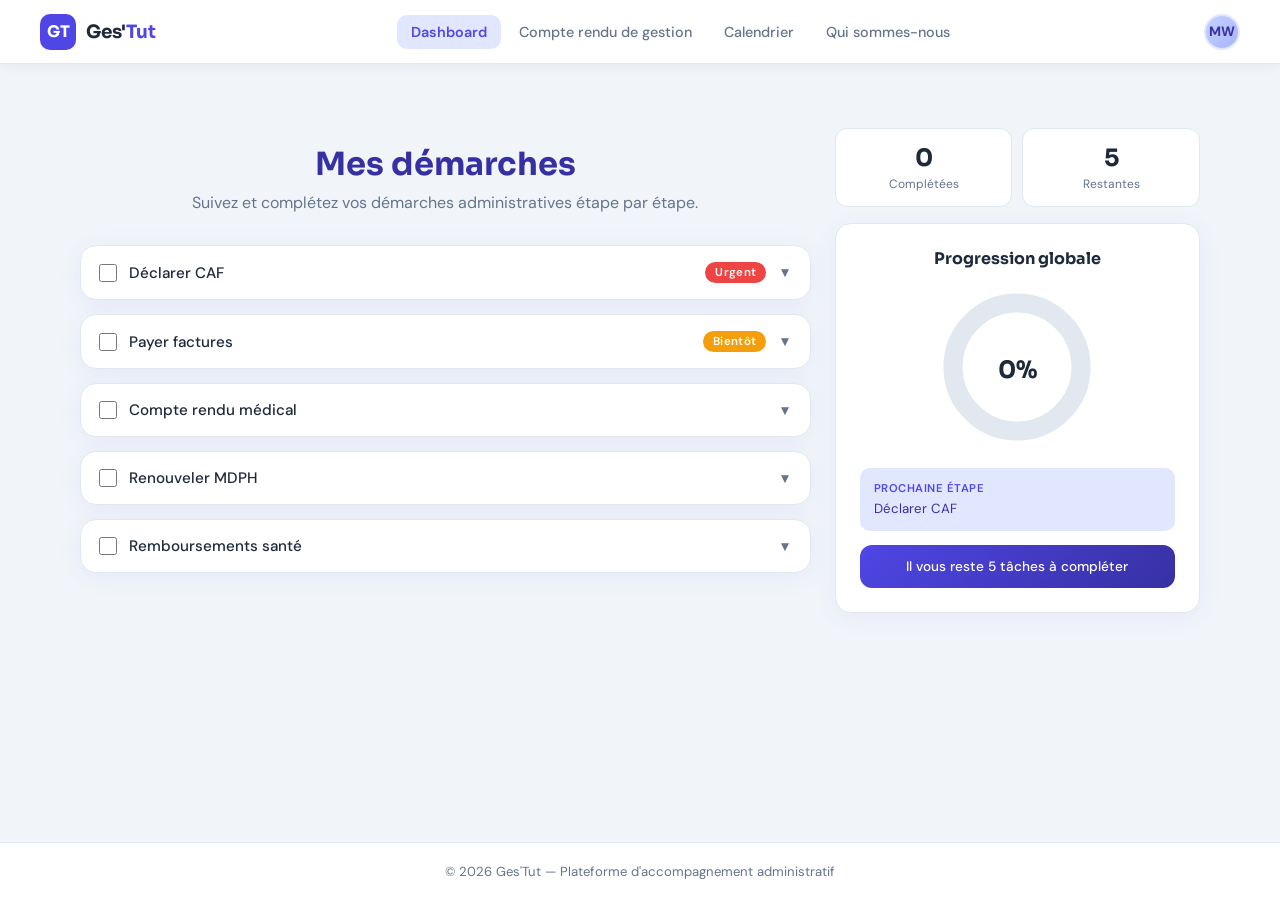
==== commit 0b2402d7: "Calendrier" ====
--- a/index.html
+++ b/index.html
@@ -19,6 +19,7 @@
     <div class="nav-links">
         <a href="#" class="active">Dashboard</a>
         <a href="page/cr.html">Compte rendu de gestion</a>
+        <a href="page/calendrier.html">Calendrier</a>
         <a href="page/qsn.html">Qui sommes-nous</a>
     </div>
 
@@ -52,7 +53,7 @@
                         La déclaration trimestrielle CAF permet de mettre à jour vos ressources et de maintenir vos droits aux aides (APL, RSA…). 
                         Elle doit être effectuée tous les 3 mois. Munissez-vous de vos bulletins de salaire ou relevés Pôle Emploi avant de commencer.
                     </p>
-                    <div class="video-wrapper" data-video-id="kMsBdCPCi3Q&t">
+                    <div class="video-wrapper" data-video-id="kMsBdCPCi3Q">
                         <div class="video-icon">▶</div>
                         <span class="video-label">Tutoriel vidéo — Cliquez pour lancer</span>
                     </div>
@@ -74,7 +75,7 @@
                         Réglez vos factures d'énergie, de téléphone ou d'eau avant la date d'échéance pour éviter les pénalités. 
                         Vous pouvez payer en ligne via le site de chaque prestataire ou utiliser un virement bancaire depuis votre espace client.
                     </p>
-                    <div class="video-wrapper" data-video-id="kMsBdCPCi3Q&t">
+                    <div class="video-wrapper" data-video-id="kMsBdCPCi3Q">
                         <div class="video-icon">▶</div>
                         <span class="video-label">Tutoriel vidéo — Cliquez pour lancer</span>
                     </div>
@@ -95,7 +96,7 @@
                         Transmettez le compte rendu de la dernière consultation à votre médecin traitant ou à votre mutuelle. 
                         Ce document peut être nécessaire pour le suivi de votre dossier de santé et le remboursement de certains soins.
                     </p>
-                    <div class="video-wrapper" data-video-id="kMsBdCPCi3Q&t">
+                    <div class="video-wrapper" data-video-id="kMsBdCPCi3Q">
                         <div class="video-icon">▶</div>
                         <span class="video-label">Tutoriel vidéo — Cliquez pour lancer</span>
                     </div>
@@ -116,8 +117,7 @@
                         Le dossier MDPH (Maison Départementale des Personnes Handicapées) doit être renouvelé périodiquement pour continuer à bénéficier 
                         de vos droits (AAH, PCH, carte mobilité…). Rassemblez certificat médical, justificatif de domicile et formulaire Cerfa avant de déposer votre dossier.
                     </p>
-                    <div class="video-wrapper" data-video-id="kMsBdCPCi3Q&t">
-                        https://www.youtube.com/watch?v=kMsBdCPCi3Q&t=1s
+                    <div class="video-wrapper" data-video-id="kMsBdCPCi3Q">
                         <div class="video-icon">▶</div>
                         <span class="video-label">Tutoriel vidéo — Cliquez pour lancer</span>
                     </div>
@@ -138,7 +138,7 @@
                         Vérifiez l'état de vos remboursements Sécurité Sociale et mutuelle depuis votre espace Ameli. 
                         En cas d'absence de remboursement sous 10 jours, pensez à vérifier que votre médecin est bien en secteur conventionné et que votre feuille de soins a été correctement traitée.
                     </p>
-                    <div class="video-wrapper" data-video-id="kMsBdCPCi3Q&t">
+                    <div class="video-wrapper" data-video-id="kMsBdCPCi3Q">
                         <div class="video-icon">▶</div>
                         <span class="video-label">Tutoriel vidéo — Cliquez pour lancer</span>
                     </div>
@@ -263,4 +263,4 @@
 });
 </script>
 </body>
-</html>
+</html>
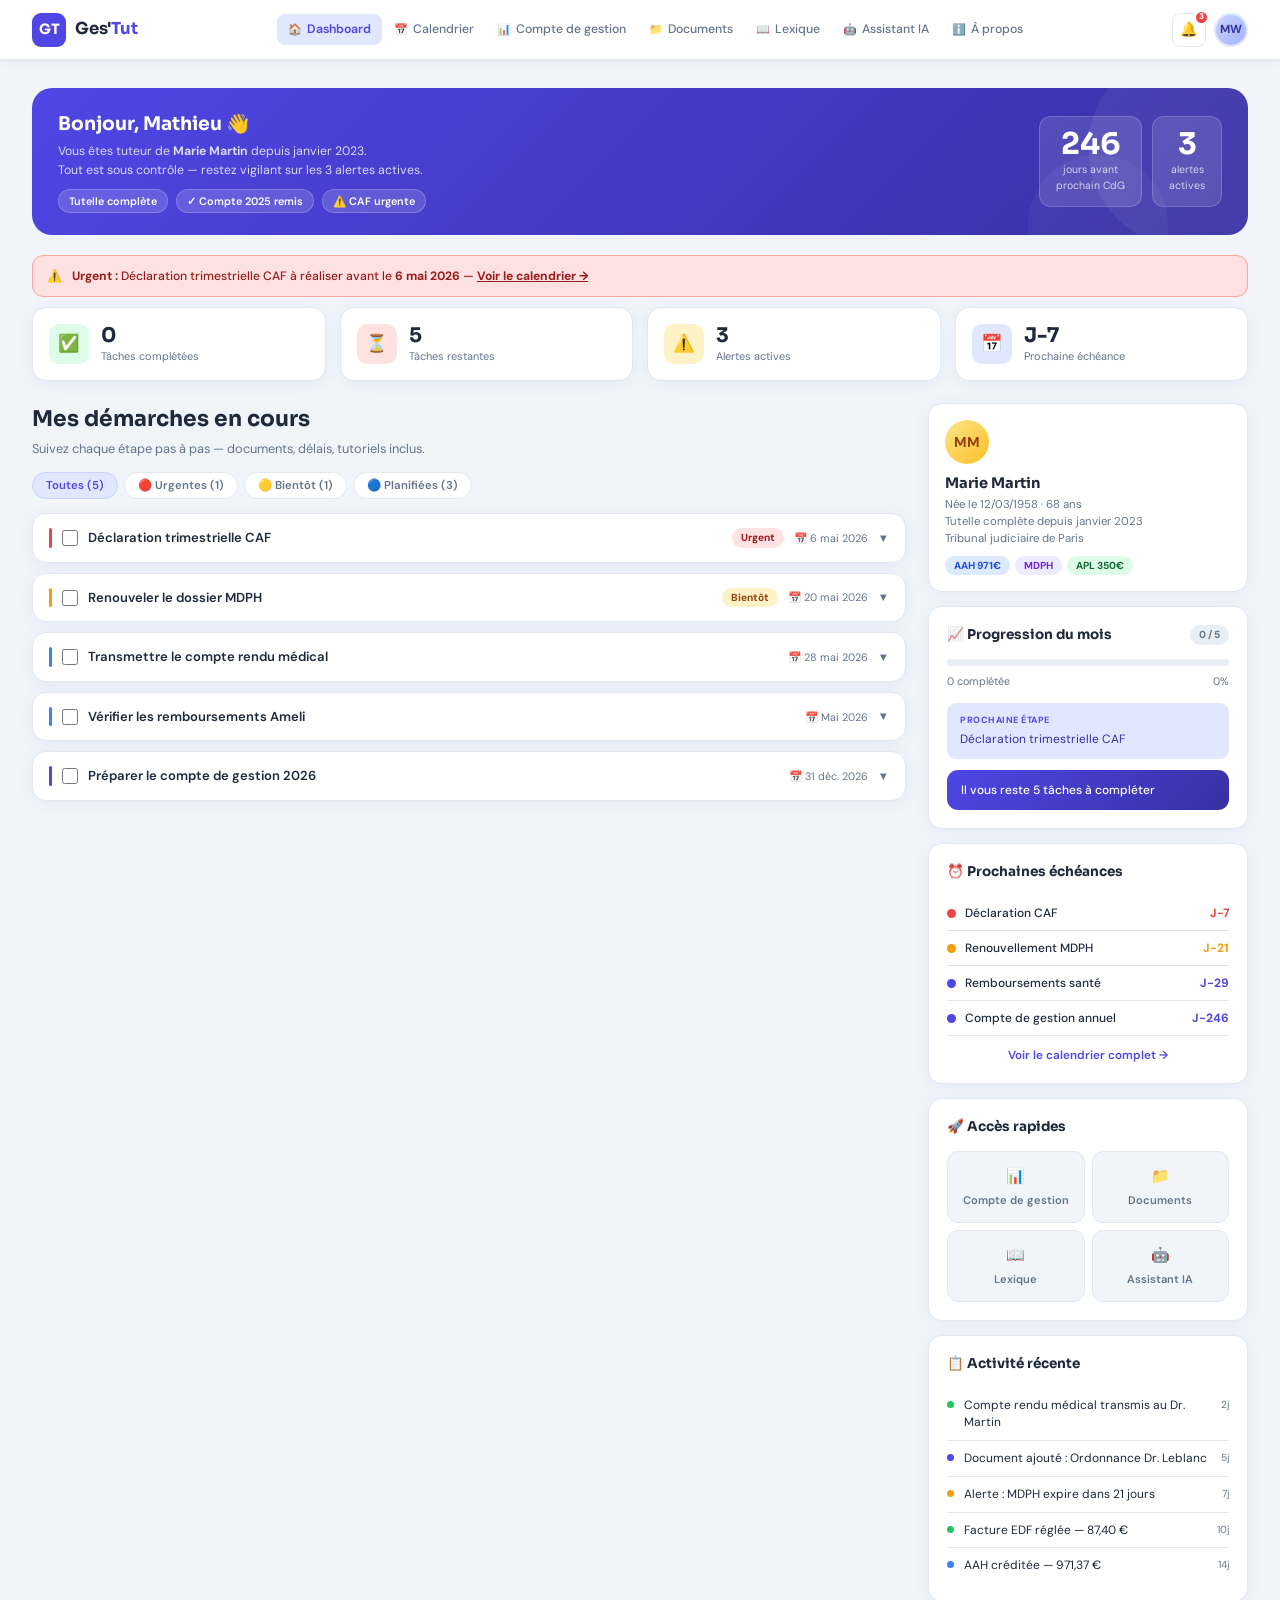
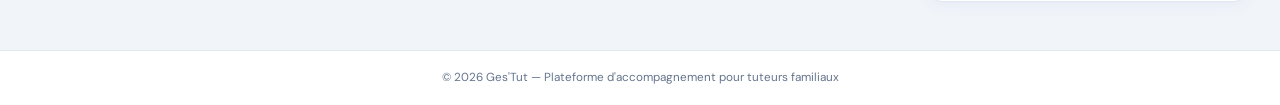
==== commit 9fa261ca: "Full" ====
--- a/index.html
+++ b/index.html
@@ -1,266 +1,381 @@
 <!DOCTYPE html>
 <html lang="fr">
 <head>
-    <meta charset="UTF-8">
-    <meta name="viewport" content="width=device-width, initial-scale=1.0">
-    <title>Ges'Tut</title>
-    <link href="https://fonts.googleapis.com/css2?family=Sora:wght@300;400;600;700&family=DM+Sans:wght@300;400;500&display=swap" rel="stylesheet">
-    <link rel="stylesheet" href="style/styles.css">
+<meta charset="UTF-8">
+<meta name="viewport" content="width=device-width,initial-scale=1.0">
+<title>Dashboard — Ges'Tut</title>
+<link href="https://fonts.googleapis.com/css2?family=Sora:wght@400;600;700&family=DM+Sans:wght@400;500;600&display=swap" rel="stylesheet">
+<link rel="stylesheet" href="style/styles.css">
+<style>
+.hero{
+  background:linear-gradient(135deg,#4f46e5 0%,#3730a3 100%);
+  border-radius:var(--radius-lg);padding:22px 26px;color:white;
+  margin-bottom:20px;display:flex;align-items:center;justify-content:space-between;gap:16px;
+  position:relative;overflow:hidden;
+}
+.hero::before{
+  content:'';position:absolute;top:-40px;right:-40px;
+  width:200px;height:200px;border-radius:50%;
+  background:rgba(255,255,255,.06);
+}
+.hero::after{
+  content:'';position:absolute;bottom:-60px;right:80px;
+  width:140px;height:140px;border-radius:50%;
+  background:rgba(255,255,255,.04);
+}
+.hero-text h2{font-family:'Sora',sans-serif;font-weight:700;font-size:1.25em;margin-bottom:4px}
+.hero-text p{font-size:.82em;opacity:.8;line-height:1.5}
+.hero-badges{display:flex;gap:8px;flex-wrap:wrap;margin-top:10px}
+.hero-chip{
+  background:rgba(255,255,255,.15);border:1px solid rgba(255,255,255,.2);
+  border-radius:20px;padding:3px 10px;font-size:.72em;font-weight:600;
+}
+.hero-stat{
+  background:rgba(255,255,255,.12);border:1px solid rgba(255,255,255,.18);
+  border-radius:12px;padding:12px 16px;text-align:center;flex-shrink:0;z-index:1;
+}
+.hero-stat .hn{font-family:'Sora',sans-serif;font-weight:700;font-size:2em;display:block;line-height:1}
+.hero-stat .hl{font-size:.7em;opacity:.75;margin-top:3px}
+
+.filter-bar{display:flex;gap:6px;flex-wrap:wrap;margin-bottom:14px}
+.filter-pill{
+  padding:5px 13px;border:1.5px solid var(--border);background:var(--surface);
+  border-radius:20px;font-size:.76em;font-weight:600;color:var(--muted);
+  cursor:pointer;font-family:'DM Sans',sans-serif;transition:all .15s;
+}
+.filter-pill.active,.filter-pill:hover{background:var(--indigo-light);color:var(--indigo);border-color:var(--indigo-mid)}
+
+.echéance-row{display:flex;align-items:center;gap:9px;padding:8px 0;border-bottom:1px solid var(--border)}
+.echéance-row:last-child{border-bottom:none}
+.echo-dot{width:9px;height:9px;border-radius:50%;flex-shrink:0}
+.echo-label{flex:1;font-size:.8em;color:var(--text);font-weight:500}
+.echo-j{font-weight:700;font-size:.8em}
+
+.pupille-card{
+  background:var(--surface);border:1px solid var(--border);
+  border-radius:var(--radius);padding:16px;box-shadow:var(--shadow);
+}
+.pupille-avatar{
+  width:44px;height:44px;
+  background:linear-gradient(135deg,#fde68a,#fbbf24);
+  border-radius:50%;display:flex;align-items:center;justify-content:center;
+  font-weight:700;color:#92400e;font-size:.95em;margin-bottom:9px;
+}
+.pupille-name{font-family:'Sora',sans-serif;font-weight:700;font-size:.97em}
+.pupille-meta{font-size:.76em;color:var(--muted);margin-top:1px;line-height:1.5}
+.pupille-tags{display:flex;gap:5px;margin-top:8px;flex-wrap:wrap}
+</style>
 </head>
 <body>
 
-<!-- NAVBAR -->
 <nav class="navbar">
-    <a class="nav-brand" href="#">
-        <div class="nav-logo">GT</div>
-        <span class="nav-brand-name">Ges'<span>Tut</span></span>
-    </a>
-
-    <div class="nav-links">
-        <a href="#" class="active">Dashboard</a>
-        <a href="page/cr.html">Compte rendu de gestion</a>
-        <a href="page/calendrier.html">Calendrier</a>
-        <a href="page/qsn.html">Qui sommes-nous</a>
-    </div>
-
-    <div class="nav-right">
-        <div class="nav-avatar">MW</div>
-    </div>
+  <a class="nav-brand" href="index.html">
+    <div class="nav-logo">GT</div>
+    <span class="nav-brand-name">Ges'<span>Tut</span></span>
+  </a>
+  <div class="nav-links">
+    <a href="index.html" class="active"><span class="nav-icon">🏠</span>Dashboard</a>
+    <a href="page/calendrier.html"><span class="nav-icon">📅</span>Calendrier</a>
+    <a href="page/cr.html"><span class="nav-icon">📊</span>Compte de gestion</a>
+    <a href="page/documents.html"><span class="nav-icon">📁</span>Documents</a>
+    <a href="page/lexique.html"><span class="nav-icon">📖</span>Lexique</a>
+    <a href="page/assistant.html"><span class="nav-icon">🤖</span>Assistant IA</a>
+    <a href="page/qsn.html"><span class="nav-icon">ℹ️</span>À propos</a>
+  </div>
+  <div class="nav-right">
+    <div class="nav-icon-btn" onclick="showToast('🔔 3 alertes actives — CAF urgente dans 7 jours')">🔔<span class="nav-badge">3</span></div>
+    <div class="nav-avatar" title="Mathieu Willem">MW</div>
+  </div>
 </nav>
 
-<!-- MAIN -->
-<div class="container">
-
+<div class="page-container">
+
+  <!-- HERO -->
+  <div class="hero">
+    <div class="hero-text">
+      <h2>Bonjour, Mathieu 👋</h2>
+      <p>Vous êtes tuteur de <strong>Marie Martin</strong> depuis janvier 2023.<br>Tout est sous contrôle — restez vigilant sur les 3 alertes actives.</p>
+      <div class="hero-badges">
+        <span class="hero-chip">Tutelle complète</span>
+        <span class="hero-chip">✓ Compte 2025 remis</span>
+        <span class="hero-chip">⚠️ CAF urgente</span>
+      </div>
+    </div>
+    <div style="display:flex;gap:10px;flex-shrink:0;z-index:1">
+      <div class="hero-stat"><span class="hn">246</span><div class="hl">jours avant<br>prochain CdG</div></div>
+      <div class="hero-stat"><span class="hn">3</span><div class="hl">alertes<br>actives</div></div>
+    </div>
+  </div>
+
+  <!-- ALERTE -->
+  <div class="alert-banner red">⚠️ <span><strong>Urgent :</strong> Déclaration trimestrielle CAF à réaliser avant le <strong>6 mai 2026</strong> — <a href="page/calendrier.html" style="color:inherit;font-weight:700;text-decoration:underline">Voir le calendrier →</a></span></div>
+
+  <!-- STATS -->
+  <div class="stat-grid">
+    <div class="stat-card">
+      <div class="stat-icon-wrap" style="background:var(--green-light)">✅</div>
+      <div class="stat-info"><div class="stat-num" id="count-done">0</div><div class="stat-label">Tâches complétées</div></div>
+    </div>
+    <div class="stat-card">
+      <div class="stat-icon-wrap" style="background:var(--red-light)">⏳</div>
+      <div class="stat-info"><div class="stat-num" id="count-left">5</div><div class="stat-label">Tâches restantes</div></div>
+    </div>
+    <div class="stat-card">
+      <div class="stat-icon-wrap" style="background:var(--amber-light)">⚠️</div>
+      <div class="stat-info"><div class="stat-num">3</div><div class="stat-label">Alertes actives</div></div>
+    </div>
+    <div class="stat-card">
+      <div class="stat-icon-wrap" style="background:var(--indigo-light)">📅</div>
+      <div class="stat-info"><div class="stat-num">J-7</div><div class="stat-label">Prochaine échéance</div></div>
+    </div>
+  </div>
+
+  <div class="two-col">
     <!-- LEFT -->
     <div class="left">
-
-        <div class="page-header">
-            <h2>Mes démarches</h2>
-            <p>Suivez et complétez vos démarches administratives étape par étape.</p>
-        </div>
-
-        <!-- TASK 1 -->
-        <div class="task">
-            <div class="task-header">
-                <input class="task-checkbox" type="checkbox">
-                <span class="task-title">Déclarer CAF</span>
-                <span class="badge urgent">Urgent</span>
-                <span class="chevron">▼</span>
-            </div>
-            <div class="task-content">
-                <div class="task-body">
-                    <p class="task-description">
-                        La déclaration trimestrielle CAF permet de mettre à jour vos ressources et de maintenir vos droits aux aides (APL, RSA…). 
-                        Elle doit être effectuée tous les 3 mois. Munissez-vous de vos bulletins de salaire ou relevés Pôle Emploi avant de commencer.
-                    </p>
-                    <div class="video-wrapper" data-video-id="kMsBdCPCi3Q">
-                        <div class="video-icon">▶</div>
-                        <span class="video-label">Tutoriel vidéo — Cliquez pour lancer</span>
-                    </div>
-                </div>
-            </div>
-        </div>
-
-        <!-- TASK 2 -->
-        <div class="task">
-            <div class="task-header">
-                <input class="task-checkbox" type="checkbox">
-                <span class="task-title">Payer factures</span>
-                <span class="badge soon">Bientôt</span>
-                <span class="chevron">▼</span>
-            </div>
-            <div class="task-content">
-                <div class="task-body">
-                    <p class="task-description">
-                        Réglez vos factures d'énergie, de téléphone ou d'eau avant la date d'échéance pour éviter les pénalités. 
-                        Vous pouvez payer en ligne via le site de chaque prestataire ou utiliser un virement bancaire depuis votre espace client.
-                    </p>
-                    <div class="video-wrapper" data-video-id="kMsBdCPCi3Q">
-                        <div class="video-icon">▶</div>
-                        <span class="video-label">Tutoriel vidéo — Cliquez pour lancer</span>
-                    </div>
-                </div>
-            </div>
-        </div>
-
-        <!-- TASK 3 -->
-        <div class="task">
-            <div class="task-header">
-                <input class="task-checkbox" type="checkbox">
-                <span class="task-title">Compte rendu médical</span>
-                <span class="chevron">▼</span>
-            </div>
-            <div class="task-content">
-                <div class="task-body">
-                    <p class="task-description">
-                        Transmettez le compte rendu de la dernière consultation à votre médecin traitant ou à votre mutuelle. 
-                        Ce document peut être nécessaire pour le suivi de votre dossier de santé et le remboursement de certains soins.
-                    </p>
-                    <div class="video-wrapper" data-video-id="kMsBdCPCi3Q">
-                        <div class="video-icon">▶</div>
-                        <span class="video-label">Tutoriel vidéo — Cliquez pour lancer</span>
-                    </div>
-                </div>
-            </div>
-        </div>
-
-        <!-- TASK 4 -->
-        <div class="task">
-            <div class="task-header">
-                <input class="task-checkbox" type="checkbox">
-                <span class="task-title">Renouveler MDPH</span>
-                <span class="chevron">▼</span>
-            </div>
-            <div class="task-content">
-                <div class="task-body">
-                    <p class="task-description">
-                        Le dossier MDPH (Maison Départementale des Personnes Handicapées) doit être renouvelé périodiquement pour continuer à bénéficier 
-                        de vos droits (AAH, PCH, carte mobilité…). Rassemblez certificat médical, justificatif de domicile et formulaire Cerfa avant de déposer votre dossier.
-                    </p>
-                    <div class="video-wrapper" data-video-id="kMsBdCPCi3Q">
-                        <div class="video-icon">▶</div>
-                        <span class="video-label">Tutoriel vidéo — Cliquez pour lancer</span>
-                    </div>
-                </div>
-            </div>
-        </div>
-
-        <!-- TASK 5 -->
-        <div class="task">
-            <div class="task-header">
-                <input class="task-checkbox" type="checkbox">
-                <span class="task-title">Remboursements santé</span>
-                <span class="chevron">▼</span>
-            </div>
-            <div class="task-content">
-                <div class="task-body">
-                    <p class="task-description">
-                        Vérifiez l'état de vos remboursements Sécurité Sociale et mutuelle depuis votre espace Ameli. 
-                        En cas d'absence de remboursement sous 10 jours, pensez à vérifier que votre médecin est bien en secteur conventionné et que votre feuille de soins a été correctement traitée.
-                    </p>
-                    <div class="video-wrapper" data-video-id="kMsBdCPCi3Q">
-                        <div class="video-icon">▶</div>
-                        <span class="video-label">Tutoriel vidéo — Cliquez pour lancer</span>
-                    </div>
-                </div>
-            </div>
-        </div>
-
+      <div class="page-header" style="margin-bottom:14px">
+        <h2>Mes démarches en cours</h2>
+        <p>Suivez chaque étape pas à pas — documents, délais, tutoriels inclus.</p>
+      </div>
+
+      <div class="filter-bar">
+        <button class="filter-pill active" onclick="filterTasks('all',this)">Toutes (5)</button>
+        <button class="filter-pill" onclick="filterTasks('urgent',this)">🔴 Urgentes (1)</button>
+        <button class="filter-pill" onclick="filterTasks('soon',this)">🟡 Bientôt (1)</button>
+        <button class="filter-pill" onclick="filterTasks('normal',this)">🔵 Planifiées (3)</button>
+      </div>
+
+      <!-- TASK 1 -->
+      <div class="task" data-priority="urgent">
+        <div class="task-header">
+          <div class="task-priority" style="background:var(--red)"></div>
+          <input class="task-checkbox" type="checkbox">
+          <span class="task-title">Déclaration trimestrielle CAF</span>
+          <span class="badge badge-red">Urgent</span>
+          <span class="task-meta">📅 6 mai 2026</span>
+          <span class="task-chevron">▼</span>
+        </div>
+        <div class="task-content"><div class="task-body">
+          <p class="task-desc">Permet de maintenir les droits APL et RSA de Marie. À faire tous les 3 mois sur caf.fr avec le numéro allocataire.</p>
+          <div class="task-steps">
+            <div class="task-step"><div class="step-num">1</div><span>Se connecter sur <strong>caf.fr</strong> avec le numéro allocataire de Marie</span></div>
+            <div class="task-step"><div class="step-num">2</div><span>Accéder à "Déclarer mes ressources" dans l'espace personnel</span></div>
+            <div class="task-step"><div class="step-num">3</div><span>Renseigner les revenus du trimestre écoulé (bulletins de salaire / Pôle Emploi)</span></div>
+            <div class="task-step"><div class="step-num">4</div><span>Valider et conserver le récépissé de déclaration dans <a href="page/documents.html" style="color:var(--indigo)">Documents</a></span></div>
+          </div>
+          <div class="task-docs"><strong>📎 Documents nécessaires</strong>Bulletins de salaire · Relevés Pôle Emploi · Numéro allocataire CAF</div>
+          <div class="video-wrapper" data-video-id="kMsBdCPCi3Q"><div class="video-icon">▶</div><span class="video-label">Tutoriel vidéo — Cliquez pour lancer</span></div>
+        </div></div>
+      </div>
+
+      <!-- TASK 2 -->
+      <div class="task" data-priority="soon">
+        <div class="task-header">
+          <div class="task-priority" style="background:var(--amber)"></div>
+          <input class="task-checkbox" type="checkbox">
+          <span class="task-title">Renouveler le dossier MDPH</span>
+          <span class="badge badge-amber">Bientôt</span>
+          <span class="task-meta">📅 20 mai 2026</span>
+          <span class="task-chevron">▼</span>
+        </div>
+        <div class="task-content"><div class="task-body">
+          <p class="task-desc">Le dossier MDPH expire le 20 mai. Sans renouvellement, Marie perd ses droits AAH, PCH et carte mobilité.</p>
+          <div class="task-steps">
+            <div class="task-step"><div class="step-num">1</div><span>Télécharger le Cerfa 15692 sur <strong>mdph.fr</strong></span></div>
+            <div class="task-step"><div class="step-num">2</div><span>Faire signer le certificat médical Cerfa 13878 par le médecin traitant</span></div>
+            <div class="task-step"><div class="step-num">3</div><span>Joindre justificatif de domicile &lt; 3 mois + pièces d'identité tuteur et pupille</span></div>
+            <div class="task-step"><div class="step-num">4</div><span>Déposer ou envoyer le dossier complet à la MDPH de votre département</span></div>
+          </div>
+          <div class="task-docs"><strong>📎 Documents nécessaires</strong>Cerfa 15692 · Cerfa 13878 (médecin) · Justificatif domicile · CNI tuteur + pupille</div>
+          <div class="video-wrapper" data-video-id="kMsBdCPCi3Q"><div class="video-icon">▶</div><span class="video-label">Tutoriel vidéo — Cliquez pour lancer</span></div>
+        </div></div>
+      </div>
+
+      <!-- TASK 3 -->
+      <div class="task" data-priority="normal">
+        <div class="task-header">
+          <div class="task-priority" style="background:var(--blue)"></div>
+          <input class="task-checkbox" type="checkbox">
+          <span class="task-title">Transmettre le compte rendu médical</span>
+          <span class="task-meta">📅 28 mai 2026</span>
+          <span class="task-chevron">▼</span>
+        </div>
+        <div class="task-content"><div class="task-body">
+          <p class="task-desc">Le compte rendu de la dernière consultation cardiologue doit être transmis au médecin traitant de Marie.</p>
+          <div class="task-steps">
+            <div class="task-step"><div class="step-num">1</div><span>Récupérer le compte rendu auprès du cardiologue Dr. Leblanc</span></div>
+            <div class="task-step"><div class="step-num">2</div><span>En transmettre une copie au médecin traitant</span></div>
+            <div class="task-step"><div class="step-num">3</div><span>Conserver l'original dans <a href="page/documents.html" style="color:var(--indigo)">Documents → Santé</a></span></div>
+          </div>
+        </div></div>
+      </div>
+
+      <!-- TASK 4 -->
+      <div class="task" data-priority="normal">
+        <div class="task-header">
+          <div class="task-priority" style="background:var(--blue)"></div>
+          <input class="task-checkbox" type="checkbox">
+          <span class="task-title">Vérifier les remboursements Ameli</span>
+          <span class="task-meta">📅 Mai 2026</span>
+          <span class="task-chevron">▼</span>
+        </div>
+        <div class="task-content"><div class="task-body">
+          <p class="task-desc">Contrôler l'état des remboursements Sécurité Sociale de Marie pour les soins des 3 derniers mois.</p>
+          <div class="task-steps">
+            <div class="task-step"><div class="step-num">1</div><span>Se connecter sur <strong>ameli.fr</strong> avec les identifiants de Marie</span></div>
+            <div class="task-step"><div class="step-num">2</div><span>Vérifier l'onglet "Mes remboursements" — signaler toute anomalie</span></div>
+            <div class="task-step"><div class="step-num">3</div><span>En cas de non-remboursement sous 10 jours, contacter la CPAM</span></div>
+          </div>
+        </div></div>
+      </div>
+
+      <!-- TASK 5 -->
+      <div class="task" data-priority="normal">
+        <div class="task-header">
+          <div class="task-priority" style="background:var(--indigo)"></div>
+          <input class="task-checkbox" type="checkbox">
+          <span class="task-title">Préparer le compte de gestion 2026</span>
+          <span class="task-meta">📅 31 déc. 2026</span>
+          <span class="task-chevron">▼</span>
+        </div>
+        <div class="task-content"><div class="task-body">
+          <p class="task-desc">Obligation annuelle centrale du tuteur : le compte de gestion doit être remis au greffe avant le 31 décembre. Commencez dès maintenant à rassembler vos justificatifs.</p>
+          <div class="task-steps">
+            <div class="task-step"><div class="step-num">1</div><span>Rassembler tous les relevés bancaires de l'année (recettes et dépenses)</span></div>
+            <div class="task-step"><div class="step-num">2</div><span>Saisir les opérations dans <a href="page/cr.html" style="color:var(--indigo)">Compte de gestion</a></span></div>
+            <div class="task-step"><div class="step-num">3</div><span>Classer tous les justificatifs de dépenses dans <a href="page/documents.html" style="color:var(--indigo)">Documents</a></span></div>
+            <div class="task-step"><div class="step-num">4</div><span>Générer l'export PDF conforme et remettre au greffe avant le 31 décembre</span></div>
+          </div>
+          <div class="task-docs"><strong>📎 Documents nécessaires</strong>Relevés bancaires · Justificatifs dépenses · Certificat médical annuel · Inventaire actualisé</div>
+          <div class="video-wrapper" data-video-id="kMsBdCPCi3Q"><div class="video-icon">▶</div><span class="video-label">Tutoriel vidéo — Cliquez pour lancer</span></div>
+        </div></div>
+      </div>
     </div>
 
     <!-- RIGHT -->
     <div class="right">
 
-        <div class="stats-row">
-            <div class="stat">
-                <div class="stat-number" id="count-done">0</div>
-                <div class="stat-label">Complétées</div>
-            </div>
-            <div class="stat">
-                <div class="stat-number" id="count-left">5</div>
-                <div class="stat-label">Restantes</div>
-            </div>
-        </div>
-
-        <div class="card">
-            <h3>Progression globale</h3>
-
-            <div class="chart-container">
-                <svg viewBox="0 0 100 100">
-                    <circle class="bg" cx="50" cy="50" r="40"></circle>
-                    <circle class="progress" cx="50" cy="50" r="40"
-                        stroke-dasharray="251"
-                        stroke-dashoffset="251"></circle>
-                </svg>
-                <div class="center-text" id="percent">0%</div>
-            </div>
-
-            <div class="suggestion-box">
-                <strong>Prochaine étape</strong>
-                <span id="suggestion">Déclarer CAF</span>
-            </div>
-
-            <div class="notification" id="notif">
-                Il vous reste 5 tâches à compléter
-            </div>
-        </div>
-
-    </div>
-
+      <!-- PUPILLE -->
+      <div class="pupille-card">
+        <div class="pupille-avatar">MM</div>
+        <div class="pupille-name">Marie Martin</div>
+        <div class="pupille-meta">Née le 12/03/1958 · 68 ans<br>Tutelle complète depuis janvier 2023<br>Tribunal judiciaire de Paris</div>
+        <div class="pupille-tags">
+          <span class="badge badge-blue">AAH 971€</span>
+          <span class="badge badge-purple">MDPH</span>
+          <span class="badge badge-green">APL 350€</span>
+        </div>
+      </div>
+
+      <!-- PROGRESSION -->
+      <div class="card">
+        <div class="card-header">
+          <span class="card-title">📈 Progression du mois</span>
+          <span class="badge badge-gray" id="prog-badge">0 / 5</span>
+        </div>
+        <div class="progress-bar-wrap" style="margin-bottom:7px">
+          <div class="progress-bar-fill" id="progress-bar" style="width:0%"></div>
+        </div>
+        <div style="display:flex;justify-content:space-between;font-size:.72em;color:var(--muted);margin-bottom:14px">
+          <span id="prog-left">0 complétée</span><span id="prog-pct">0%</span>
+        </div>
+        <div class="suggestion-box">
+          <strong>Prochaine étape</strong>
+          <span id="suggestion">Déclaration trimestrielle CAF</span>
+        </div>
+        <div class="notification-box" id="notif">Il vous reste 5 tâches à compléter</div>
+      </div>
+
+      <!-- ÉCHÉANCES -->
+      <div class="card">
+        <div class="card-header"><span class="card-title">⏰ Prochaines échéances</span></div>
+        <div class="echéance-row"><div class="echo-dot" style="background:var(--red)"></div><span class="echo-label">Déclaration CAF</span><span class="echo-j" style="color:var(--red)">J-7</span></div>
+        <div class="echéance-row"><div class="echo-dot" style="background:var(--amber)"></div><span class="echo-label">Renouvellement MDPH</span><span class="echo-j" style="color:var(--amber)">J-21</span></div>
+        <div class="echéance-row"><div class="echo-dot" style="background:var(--indigo)"></div><span class="echo-label">Remboursements santé</span><span class="echo-j" style="color:var(--indigo)">J-29</span></div>
+        <div class="echéance-row"><div class="echo-dot" style="background:var(--indigo)"></div><span class="echo-label">Compte de gestion annuel</span><span class="echo-j" style="color:var(--indigo)">J-246</span></div>
+        <a href="page/calendrier.html" style="display:block;text-align:center;margin-top:11px;font-size:.78em;color:var(--indigo);font-weight:600;text-decoration:none">Voir le calendrier complet →</a>
+      </div>
+
+      <!-- ACCÈS RAPIDES -->
+      <div class="card">
+        <div class="card-header"><span class="card-title">🚀 Accès rapides</span></div>
+        <div class="quick-actions">
+          <a href="page/cr.html" class="quick-action"><span class="qa-icon">📊</span>Compte de gestion</a>
+          <a href="page/documents.html" class="quick-action"><span class="qa-icon">📁</span>Documents</a>
+          <a href="page/lexique.html" class="quick-action"><span class="qa-icon">📖</span>Lexique</a>
+          <a href="page/assistant.html" class="quick-action"><span class="qa-icon">🤖</span>Assistant IA</a>
+        </div>
+      </div>
+
+      <!-- ACTIVITÉ -->
+      <div class="card">
+        <div class="card-header"><span class="card-title">📋 Activité récente</span></div>
+        <div class="activity-item"><div class="activity-dot" style="background:var(--green)"></div><span class="activity-text">Compte rendu médical transmis au Dr. Martin</span><span class="activity-time">2j</span></div>
+        <div class="activity-item"><div class="activity-dot" style="background:var(--indigo)"></div><span class="activity-text">Document ajouté : Ordonnance Dr. Leblanc</span><span class="activity-time">5j</span></div>
+        <div class="activity-item"><div class="activity-dot" style="background:var(--amber)"></div><span class="activity-text">Alerte : MDPH expire dans 21 jours</span><span class="activity-time">7j</span></div>
+        <div class="activity-item"><div class="activity-dot" style="background:var(--green)"></div><span class="activity-text">Facture EDF réglée — 87,40 €</span><span class="activity-time">10j</span></div>
+        <div class="activity-item"><div class="activity-dot" style="background:var(--blue)"></div><span class="activity-text">AAH créditée — 971,37 €</span><span class="activity-time">14j</span></div>
+      </div>
+
+    </div>
+  </div>
 </div>
 
-<footer>© 2026 Ges'Tut — Plateforme d'accompagnement administratif</footer>
+<footer>© 2026 Ges'Tut — Plateforme d'accompagnement pour tuteurs familiaux</footer>
+<div class="toast" id="toast"></div>
 
 <script>
-const checkboxes = document.querySelectorAll(".task-checkbox");
-const progressCircle = document.querySelector(".progress");
-const percentText = document.getElementById("percent");
-const notif = document.getElementById("notif");
-const suggestion = document.getElementById("suggestion");
-const countDone = document.getElementById("count-done");
-const countLeft = document.getElementById("count-left");
-const total = checkboxes.length;
-const circumference = 251;
-
-function update() {
-    const checked = document.querySelectorAll(".task-checkbox:checked").length;
-    const percent = checked / total;
-
-    progressCircle.style.strokeDashoffset = circumference * (1 - percent);
-    percentText.textContent = Math.round(percent * 100) + "%";
-    countDone.textContent = checked;
-    countLeft.textContent = total - checked;
-    notif.textContent = checked === total
-        ? "🎉 Toutes les tâches sont complétées !"
-        : `Il vous reste ${total - checked} tâche${total - checked > 1 ? "s" : ""} à compléter`;
-
-    progressCircle.style.stroke = percent === 0 ? "#4f46e5" : percent < 0.5 ? "#ef4444" : percent < 1 ? "#f59e0b" : "#22c55e";
-
-    const firstUnchecked = [...checkboxes].find(cb => !cb.checked);
-    if (firstUnchecked) {
-        const title = firstUnchecked.closest(".task").querySelector(".task-title");
-        suggestion.textContent = title.textContent.trim();
-    } else {
-        suggestion.textContent = "Toutes les étapes sont complétées !";
-    }
-}
-
-checkboxes.forEach(cb => cb.addEventListener("change", update));
-
-// Toggle accordéon
-document.querySelectorAll(".task-header").forEach(h => {
-    h.addEventListener("click", (e) => {
-        if (e.target.classList.contains("task-checkbox")) return;
-        const task = h.closest(".task");
-        const content = h.nextElementSibling;
-        const isOpen = task.classList.contains("open");
-
-        // ferme tous
-        document.querySelectorAll(".task").forEach(t => {
-            t.classList.remove("open");
-            t.querySelector(".task-content").style.maxHeight = null;
-        });
-
-        if (!isOpen) {
-            task.classList.add("open");
-            content.style.maxHeight = content.scrollHeight + "px";
-        }
-    });
+const checkboxes=document.querySelectorAll('.task-checkbox');
+const total=checkboxes.length;
+
+function update(){
+  const done=document.querySelectorAll('.task-checkbox:checked').length;
+  const pct=Math.round(done/total*100);
+  document.getElementById('progress-bar').style.width=pct+'%';
+  document.getElementById('prog-pct').textContent=pct+'%';
+  document.getElementById('prog-left').textContent=done+' complétée'+(done>1?'s':'');
+  document.getElementById('prog-badge').textContent=done+' / '+total;
+  document.getElementById('count-done').textContent=done;
+  document.getElementById('count-left').textContent=total-done;
+  document.getElementById('notif').textContent=done===total?'🎉 Toutes les tâches sont complétées !':'Il vous reste '+(total-done)+' tâche'+(total-done>1?'s':'')+' à compléter';
+  const colors=['linear-gradient(90deg,#4f46e5,#818cf8)','linear-gradient(90deg,#ef4444,#f87171)','linear-gradient(90deg,#f59e0b,#fbbf24)','linear-gradient(90deg,#22c55e,#4ade80)'];
+  const gi=pct===100?3:pct>=60?2:pct>=30?1:0;
+  document.getElementById('progress-bar').style.background=colors[gi];
+  const first=[...checkboxes].find(c=>!c.checked);
+  document.getElementById('suggestion').textContent=first?first.closest('.task').querySelector('.task-title').textContent.trim():'✅ Toutes complétées !';
+  checkboxes.forEach(c=>c.closest('.task').classList.toggle('done',c.checked));
+}
+checkboxes.forEach(c=>c.addEventListener('change',update));
+
+document.querySelectorAll('.task-header').forEach(h=>{
+  h.addEventListener('click',e=>{
+    if(e.target.classList.contains('task-checkbox'))return;
+    const t=h.closest('.task'),c=h.nextElementSibling,open=t.classList.contains('open');
+    document.querySelectorAll('.task').forEach(x=>{x.classList.remove('open');x.querySelector('.task-content').style.maxHeight=null});
+    if(!open){t.classList.add('open');c.style.maxHeight=c.scrollHeight+'px'}
+  });
 });
 
-// Lecture vidéo au clic sur le placeholder
-document.querySelectorAll(".video-wrapper").forEach(wrapper => {
-    wrapper.addEventListener("click", () => {
-        const videoId = wrapper.dataset.videoId;
-        const iframe = document.createElement("iframe");
-        iframe.src = `https://www.youtube-nocookie.com/embed/${videoId}?autoplay=1`;
-        iframe.className = "video-frame";
-        iframe.allow = "accelerometer; autoplay; clipboard-write; encrypted-media; gyroscope; picture-in-picture";
-        iframe.allowFullscreen = true;
-        wrapper.innerHTML = "";
-        wrapper.appendChild(iframe);
-    });
+document.querySelectorAll('.video-wrapper').forEach(w=>{
+  w.addEventListener('click',()=>{
+    const f=document.createElement('iframe');
+    f.src='https://www.youtube-nocookie.com/embed/'+w.dataset.videoId+'?autoplay=1';
+    f.className='video-frame';f.allow='accelerometer; autoplay; clipboard-write; encrypted-media';f.allowFullscreen=true;
+    w.innerHTML='';w.appendChild(f);
+  });
 });
+
+function filterTasks(type,btn){
+  document.querySelectorAll('.filter-pill').forEach(b=>b.classList.remove('active'));
+  btn.classList.add('active');
+  document.querySelectorAll('.task').forEach(t=>{t.style.display=(type==='all'||t.dataset.priority===type)?'':'none'});
+}
+
+function showToast(msg){
+  const t=document.getElementById('toast');
+  t.textContent=msg;t.classList.add('show');
+  setTimeout(()=>t.classList.remove('show'),3500);
+}
 </script>
 </body>
 </html>
--- a/style/styles.css
+++ b/style/styles.css
@@ -1,559 +1,443 @@
-/* ── VARIABLES ── */
-:root {
-    --indigo: #4f46e5;
+/* ══════════════════════════════════════════════
+   GES'TUT — Global Stylesheet v2.0
+   ══════════════════════════════════════════════ */
+
+   :root {
+    --indigo:       #4f46e5;
     --indigo-light: #e0e7ff;
-    --indigo-dark: #3730a3;
-    --red: #ef4444;
-    --amber: #f59e0b;
-    --green: #22c55e;
-    --surface: #ffffff;
-    --bg: #f1f5f9;
-    --text: #1e293b;
-    --muted: #64748b;
-    --border: #e2e8f0;
-    --shadow: 0 4px 24px rgba(79,70,229,0.07);
-    --radius: 16px;
-}
-
-*, *::before, *::after { box-sizing: border-box; margin: 0; padding: 0; }
-
-body {
-    font-family: 'DM Sans', sans-serif;
-    background: var(--bg);
-    color: var(--text);
-    min-height: 100vh;
-    display: flex;
-    flex-direction: column;
-}
-
-/* ── NAVBAR ── */
-.navbar {
-    background: var(--surface);
-    border-bottom: 1px solid var(--border);
-    margin-bottom: 32px;
-    padding: 0 40px;
-    height: 64px;
-    display: flex;
-    align-items: center;
-    justify-content: space-between;
-    position: sticky;
-    top: 0;
-    z-index: 100;
-    box-shadow: 0 1px 12px rgba(0,0,0,0.06);
-}
-
-.nav-brand {
-    display: flex;
-    align-items: center;
-    gap: 10px;
-    text-decoration: none;
-}
-
-.nav-logo {
-    width: 36px;
-    height: 36px;
-    background: var(--indigo);
-    border-radius: 10px;
-    display: flex;
-    align-items: center;
-    justify-content: center;
-    font-family: 'Sora', sans-serif;
-    font-weight: 700;
-    color: white;
-    font-size: 1em;
-    letter-spacing: -0.5px;
-}
-
-.nav-brand-name {
-    font-family: 'Sora', sans-serif;
-    font-weight: 700;
-    font-size: 1.15em;
-    color: var(--text);
-}
-
-.nav-brand-name span {
-    color: var(--indigo);
-}
-
-.nav-links {
-    display: flex;
-    align-items: center;
-    gap: 4px;
-}
-
-.nav-links a {
-    text-decoration: none;
-    color: var(--muted);
-    font-size: 0.9em;
-    font-weight: 500;
-    padding: 8px 14px;
-    border-radius: 10px;
-    transition: background 0.18s, color 0.18s;
-}
-
-.nav-links a:hover {
-    background: var(--indigo-light);
-    color: var(--indigo);
-}
-
-.nav-links a.active {
-    background: var(--indigo-light);
-    color: var(--indigo);
-    font-weight: 600;
-}
-
-.nav-right {
-    display: flex;
-    align-items: center;
-    gap: 12px;
-}
-
-.nav-avatar {
-    width: 36px;
-    height: 36px;
-    background: linear-gradient(135deg, #c7d2fe, #a5b4fc);
-    border-radius: 50%;
-    display: flex;
-    align-items: center;
-    justify-content: center;
-    font-weight: 700;
-    color: var(--indigo-dark);
-    font-size: 0.85em;
-    cursor: pointer;
-    border: 2px solid var(--indigo-light);
-}
-
-/* ── LAYOUT ── */
-.container {
-    display: flex;
-    gap: 24px;
-    padding: 32px 40px;
-    flex: 1;
-    max-width: 1200px;
-    margin: 0 auto;
-    width: 100%;
-}
-
-/* ── HEADER ── */
-.page-header {
-    text-align: center;
-    margin-bottom: 48px; /* Ajoute un espacement sous le titre */
-    margin-top: 16px; /* Ajoute un espacement au-dessus du titre */
-}
-
-.page-header h2 {
-    font-family: 'Sora', sans-serif;
-    font-weight: 700;
-    font-size: 1.6em;
-    color: var(--text);
-}
-
-.page-header p {
-    color: var(--muted);
-    font-size: 0.9em;
-    margin-top: 4px;
-}
-
-/* ── LEFT ── */
-.left { flex: 2; }
-
-/* ── TASK ── */
-.task {
-    background: var(--surface);
-    border-radius: var(--radius);
-    margin-bottom: 14px;
-    box-shadow: var(--shadow);
-    border: 1px solid var(--border);
-    overflow: hidden;
-    transition: box-shadow 0.2s;
-}
-
-.task:hover {
-    box-shadow: 0 8px 30px rgba(79,70,229,0.1);
-}
-
-.task-header {
-    padding: 16px 18px;
-    display: flex;
-    align-items: center;
-    gap: 12px;
-    cursor: pointer;
-    user-select: none;
-}
-
-.task-checkbox {
-    width: 18px;
-    height: 18px;
-    accent-color: var(--indigo);
-    cursor: pointer;
-    flex-shrink: 0;
-}
-
-.task-title {
-    flex: 1;
-    font-weight: 500;
-    font-size: 0.95em;
-    color: var(--text);
-}
-
-.badge {
-    font-size: 0.72em;
-    font-weight: 600;
-    padding: 3px 10px;
-    border-radius: 20px;
-    color: white;
-    letter-spacing: 0.3px;
-}
-
-.urgent { background: var(--red); }
-.soon   { background: var(--amber); }
-
-.chevron {
-    color: var(--muted);
-    font-size: 0.85em;
-    transition: transform 0.25s;
-    flex-shrink: 0;
-}
-
-.task.open .chevron { transform: rotate(180deg); }
-
-/* ── TASK CONTENT ── */
-.task-content {
-    max-height: 0;
-    overflow: hidden;
-    transition: max-height 0.35s ease;
-}
-
-.task-body {
-    padding: 0 18px 18px;
-    border-top: 1px solid var(--border);
-}
-
-.task-description {
-    font-size: 0.88em;
-    color: var(--muted);
-    line-height: 1.6;
-    margin: 12px 0;
-}
-
-/* ── VIDEO PLACEHOLDER ── */
-.video-wrapper {
-    border-radius: 10px;
-    overflow: hidden;
-    background: #1e1b4b;
-    position: relative;
-    aspect-ratio: 16/9;
-    margin-top: 10px;
-    display: flex;
-    align-items: center;
-    justify-content: center;
-    flex-direction: column;
-    gap: 10px;
-    cursor: pointer;
-    border: 1px solid #312e81;
-}
-
-.video-wrapper::before {
-    content: '';
-    position: absolute;
-    inset: 0;
-    background: radial-gradient(ellipse at 30% 40%, rgba(99,102,241,0.3), transparent 60%);
-}
-
-.video-icon {
-    width: 52px;
-    height: 52px;
-    background: rgba(255,255,255,0.15);
-    backdrop-filter: blur(4px);
-    border-radius: 50%;
-    display: flex;
-    align-items: center;
-    justify-content: center;
-    font-size: 1.3em;
-    position: relative;
-    z-index: 1;
-    border: 1.5px solid rgba(255,255,255,0.2);
-    transition: background 0.2s, transform 0.2s;
-}
-
-.video-wrapper:hover .video-icon {
-    background: rgba(255,255,255,0.25);
-    transform: scale(1.08);
-}
-
-.video-label {
-    font-size: 0.8em;
-    color: rgba(255,255,255,0.6);
-    position: relative;
-    z-index: 1;
-}
-
-iframe.video-frame {
-    width: 100%;
-    height: 100%;
-    border: none;
-    position: absolute;
-    inset: 0;
-    border-radius: 10px;
-}
-
-/* ── RIGHT ── */
-.right { flex: 1; display: flex; flex-direction: column; gap: 16px; }
-
-.card {
-    background: var(--surface);
-    padding: 24px;
-    border-radius: var(--radius);
-    box-shadow: var(--shadow);
-    border: 1px solid var(--border);
-    text-align: center;
-}
-
-.card h3 {
-    font-family: 'Sora', sans-serif;
-    font-weight: 700;
-    font-size: 1em;
-    margin-bottom: 18px;
-    color: var(--text);
-}
-
-/* ── DONUT ── */
-.chart-container {
-    position: relative;
-    width: 160px;
-    margin: 0 auto 16px;
-}
-
-.chart-container svg {
-    transform: rotate(-90deg);
-    width: 160px;
-    height: 160px;
-}
-
-circle { fill: none; stroke-width: 12; }
-.bg       { stroke: var(--border); }
-.progress { stroke: var(--indigo); stroke-linecap: round; transition: stroke-dashoffset 0.5s ease, stroke 0.4s; }
-
-.center-text {
-    position: absolute;
-    top: 50%;
-    left: 50%;
-    transform: translate(-50%, -50%);
-    font-family: 'Sora', sans-serif;
-    font-size: 1.5em;
-    font-weight: 700;
-    color: var(--text);
-}
-
-/* ── SUGGESTION ── */
-.suggestion-box {
-    background: var(--indigo-light);
-    border-radius: 10px;
-    padding: 12px 14px;
-    text-align: left;
-    font-size: 0.83em;
-    color: var(--indigo-dark);
-    line-height: 1.5;
-    margin-bottom: 14px;
-}
-
-.suggestion-box strong {
-    display: block;
-    font-weight: 600;
-    margin-bottom: 2px;
-    font-size: 0.85em;
-    text-transform: uppercase;
-    letter-spacing: 0.5px;
-    color: var(--indigo);
-}
-
-/* ── NOTIF ── */
-.notification {
-    background: linear-gradient(135deg, var(--indigo), var(--indigo-dark));
-    color: white;
-    padding: 12px 16px;
-    border-radius: 12px;
-    font-size: 0.85em;
-    font-weight: 500;
-    line-height: 1.4;
-}
-
-/* ── STATS ROW ── */
-.stats-row {
-    display: flex;
-    gap: 10px;
-}
-
-.stat {
-    flex: 1;
-    background: var(--surface);
-    border: 1px solid var(--border);
-    border-radius: 12px;
-    padding: 14px 10px;
-    text-align: center;
-}
-
-.stat-number {
-    font-family: 'Sora', sans-serif;
-    font-weight: 700;
-    font-size: 1.5em;
-    color: var(--text);
-}
-
-.stat-label {
-    font-size: 0.75em;
-    color: var(--muted);
-    margin-top: 3px;
-}
-
-/* ── FOOTER ── */
-footer {
-    text-align: center;
-    padding: 20px;
-    font-size: 0.82em;
-    color: var(--muted);
-    border-top: 1px solid var(--border);
-    background: white;
-}
-
-/* ── COMPTE RENDU DE GESTION : SIMULATION DE PAGES PDF ── */
-.report-page {
-    background: var(--surface); /* Fond blanc pour simuler une feuille */
-    border: 1px solid var(--border); /* Bordure légère pour délimiter la page */
-    border-radius: 4px; /* Coins légèrement arrondis */
-    box-shadow: var(--shadow); /* Ombre pour donner un effet de feuille */
-    width: 794px; /* Largeur d'une page A4 en pixels (environ 21cm) */
-    height: 1123px; /* Hauteur d'une page A4 en pixels (environ 29.7cm) */
-    margin: 32px auto; /* Centrer la page et ajouter un espacement vertical */
-    padding: 40px; /* Marges internes pour le contenu */
-    overflow: hidden; /* Empêcher le contenu de dépasser la page */
-    page-break-inside: avoid; /* Empêcher les coupures entre les pages */
-}
-
-.report-page h3 {
-    font-family: 'Sora', sans-serif;
-    font-weight: 600;
-    color: var(--indigo);
-    margin-bottom: 16px;
-}
-
-.report-page p, .report-page ul {
-    font-size: 1em;
-    line-height: 1.6;
-    color: var(--text);
-}
-
-.report-page ul {
-    padding-left: 20px;
-}
-
-.report-page ul li {
-    margin-bottom: 8px;
-    list-style: disc;
-}
-
-/* Centrer le conteneur global */
-.report-container {
-    display: flex;
-    flex-direction: column;
-    align-items: center;
-    padding: 0;
-}
-
-/* ── QUI SOMMES-NOUS ── */
-.content {
-    max-width: 800px;
-    margin: 0 auto;
-    text-align: left;
-    line-height: 1.6;
-    font-size: 0.95em;
-    color: var(--text);
-}
-
-.content ul {
-    margin-top: 12px;
-    padding-left: 20px;
-}
-
-.content ul li {
-    margin-bottom: 8px;
-    list-style: disc;
-}
-
-.page-header {
-    text-align: center;
-    margin-bottom: 32px;
-}
-
-.page-header h2 {
-    font-family: 'Sora', sans-serif;
-    font-weight: 700;
-    font-size: 2em;
-    color: var(--indigo-dark);
-}
-
-.page-header p {
-    font-size: 1em;
-    color: var(--muted);
-    margin-top: 8px;
-}
-
-/* ── QUI SOMMES-NOUS : IMAGE ── */
-.image-container {
-    text-align: center; /* Centre l'image horizontalement */
-    margin-top: 24px; /* Ajoute un espacement au-dessus de l'image */
-}
-
-.about-image {
-    max-width: 50%; /* Réduit la largeur de l'image à 50% de son conteneur */
-    height: auto; /* Maintient les proportions de l'image */
-    border-radius: 8px; /* Coins arrondis pour un effet esthétique */
-    box-shadow: 0 4px 8px rgba(0, 0, 0, 0.1); /* Ajoute une ombre légère */
-}
-
-/* ── PAGE NAVIGATION (OPTIONNEL) ── */
-.page-navigation {
-    margin-top: 16px;
-    display: flex;
-    justify-content: space-between;
-}
-
-.page-navigation a {
-    text-decoration: none;
-    color: var(--indigo);
-    font-weight: 600;
-    font-size: 0.9em;
-    padding: 8px 12px;
-    border: 1px solid var(--indigo);
-    border-radius: var(--radius);
-    transition: background 0.2s, color 0.2s;
-}
-
-.page-navigation a:hover {
-    background: var(--indigo);
-    color: white;
-}
-
-/* ── BODY : Assurez que le contenu occupe toute la hauteur de la fenêtre ── */
-body {
-    display: flex;
-    flex-direction: column;
-    min-height: 100vh; /* Assure que le body occupe toute la hauteur de la fenêtre */
-    margin: 0;
-}
-
-/* ── CONTAINER PRINCIPAL ── */
-.container {
-    flex: 1; /* Permet au contenu principal de s'étendre pour pousser le footer en bas */
-}
-
-/* ── FOOTER FIXE ── */
-footer {
-    text-align: center;
-    padding: 20px;
-    font-size: 0.82em;
-    color: var(--muted);
-    border-top: 1px solid var(--border);
-    background: white;
-    margin-top: auto; /* Pousse le footer en bas si le contenu est trop court */
-}+    --indigo-mid:   #c7d2fe;
+    --indigo-dark:  #3730a3;
+    --red:          #ef4444;
+    --red-light:    #fee2e2;
+    --amber:        #f59e0b;
+    --amber-light:  #fef3c7;
+    --green:        #22c55e;
+    --green-light:  #dcfce7;
+    --blue:         #3b82f6;
+    --blue-light:   #dbeafe;
+    --purple:       #8b5cf6;
+    --purple-light: #ede9fe;
+    --surface:      #ffffff;
+    --bg:           #f1f5f9;
+    --bg2:          #e9eef5;
+    --text:         #1e293b;
+    --text2:        #334155;
+    --muted:        #64748b;
+    --border:       #e2e8f0;
+    --border2:      #cbd5e1;
+    --shadow:       0 2px 16px rgba(79,70,229,0.07);
+    --shadow-md:    0 6px 28px rgba(79,70,229,0.11);
+    --shadow-lg:    0 16px 48px rgba(79,70,229,0.14);
+    --radius:       14px;
+    --radius-sm:    8px;
+    --radius-lg:    20px;
+    --nav-h:        60px;
+  }
+  
+  *,*::before,*::after{box-sizing:border-box;margin:0;padding:0}
+  
+  html{scroll-behavior:smooth}
+  
+  body{
+    font-family:'DM Sans',sans-serif;
+    background:var(--bg);
+    color:var(--text);
+    min-height:100vh;
+    display:flex;
+    flex-direction:column;
+    font-size:15px;
+    line-height:1.5;
+  }
+  
+  /* ── SCROLLBAR ── */
+  ::-webkit-scrollbar{width:6px;height:6px}
+  ::-webkit-scrollbar-track{background:transparent}
+  ::-webkit-scrollbar-thumb{background:var(--border2);border-radius:99px}
+  ::-webkit-scrollbar-thumb:hover{background:var(--muted)}
+  
+  /* ── NAVBAR ── */
+  .navbar{
+    background:var(--surface);
+    border-bottom:1px solid var(--border);
+    padding:0 32px;
+    height:var(--nav-h);
+    display:flex;align-items:center;justify-content:space-between;
+    position:sticky;top:0;z-index:200;
+    box-shadow:0 1px 0 var(--border),0 2px 12px rgba(0,0,0,0.04);
+  }
+  
+  .nav-brand{display:flex;align-items:center;gap:9px;text-decoration:none;flex-shrink:0}
+  .nav-logo{
+    width:34px;height:34px;
+    background:var(--indigo);
+    border-radius:9px;
+    display:flex;align-items:center;justify-content:center;
+    font-family:'Sora',sans-serif;font-weight:700;color:white;font-size:.95em;
+  }
+  .nav-brand-name{font-family:'Sora',sans-serif;font-weight:700;font-size:1.1em;color:var(--text)}
+  .nav-brand-name span{color:var(--indigo)}
+  
+  .nav-links{display:flex;align-items:center;gap:1px}
+  .nav-links a{
+    text-decoration:none;color:var(--muted);
+    font-size:.82em;font-weight:500;
+    padding:6px 11px;border-radius:8px;
+    transition:background .15s,color .15s;
+    display:flex;align-items:center;gap:5px;white-space:nowrap;
+  }
+  .nav-links a:hover{background:var(--indigo-light);color:var(--indigo)}
+  .nav-links a.active{background:var(--indigo-light);color:var(--indigo);font-weight:600}
+  .nav-icon{font-size:.9em}
+  
+  .nav-right{display:flex;align-items:center;gap:8px}
+  
+  .nav-icon-btn{
+    width:34px;height:34px;border:1px solid var(--border);
+    background:var(--surface);border-radius:8px;
+    display:flex;align-items:center;justify-content:center;
+    cursor:pointer;font-size:.95em;
+    position:relative;transition:background .15s;
+  }
+  .nav-icon-btn:hover{background:var(--indigo-light)}
+  .nav-badge{
+    position:absolute;top:-4px;right:-4px;
+    background:var(--red);color:white;
+    font-size:.58em;font-weight:700;
+    width:15px;height:15px;border-radius:50%;
+    display:flex;align-items:center;justify-content:center;
+    border:2px solid white;
+  }
+  
+  .nav-avatar{
+    width:34px;height:34px;
+    background:linear-gradient(135deg,#c7d2fe,#a5b4fc);
+    border-radius:50%;
+    display:flex;align-items:center;justify-content:center;
+    font-weight:700;color:var(--indigo-dark);font-size:.78em;
+    cursor:pointer;border:2px solid var(--indigo-light);
+  }
+  
+  /* ── LAYOUT ── */
+  .page-container{
+    max-width:1280px;margin:0 auto;
+    padding:28px 32px 48px;
+    width:100%;flex:1;
+  }
+  
+  .two-col{display:grid;grid-template-columns:1fr 320px;gap:22px}
+  .three-col{display:grid;grid-template-columns:220px 1fr 300px;gap:20px}
+  .left{min-width:0}
+  .right{display:flex;flex-direction:column;gap:14px}
+  
+  /* ── PAGE HEADER ── */
+  .page-header{margin-bottom:24px}
+  .page-header h2{
+    font-family:'Sora',sans-serif;font-weight:700;
+    font-size:1.45em;color:var(--text);
+  }
+  .page-header p{color:var(--muted);font-size:.85em;margin-top:3px}
+  
+  /* ── CARD ── */
+  .card{
+    background:var(--surface);
+    border-radius:var(--radius);
+    box-shadow:var(--shadow);
+    border:1px solid var(--border);
+    padding:18px;
+    transition:box-shadow .2s;
+  }
+  .card:hover{box-shadow:var(--shadow-md)}
+  .card-header{
+    display:flex;align-items:center;justify-content:space-between;
+    margin-bottom:14px;
+  }
+  .card-title{
+    font-family:'Sora',sans-serif;font-weight:700;
+    font-size:.9em;color:var(--text);
+  }
+  
+  /* ── STAT CARDS ── */
+  .stat-grid{display:grid;grid-template-columns:repeat(4,1fr);gap:14px;margin-bottom:22px}
+  .stat-card{
+    background:var(--surface);border-radius:var(--radius);
+    border:1px solid var(--border);box-shadow:var(--shadow);
+    padding:16px;display:flex;align-items:center;gap:12px;
+    transition:box-shadow .2s,transform .2s;cursor:default;
+  }
+  .stat-card:hover{box-shadow:var(--shadow-md);transform:translateY(-1px)}
+  .stat-icon-wrap{
+    width:40px;height:40px;border-radius:10px;
+    display:flex;align-items:center;justify-content:center;
+    font-size:1.15em;flex-shrink:0;
+  }
+  .stat-info .stat-num{
+    font-family:'Sora',sans-serif;font-weight:700;
+    font-size:1.35em;color:var(--text);line-height:1;
+  }
+  .stat-info .stat-label{font-size:.73em;color:var(--muted);margin-top:3px}
+  .stat-info .stat-delta{font-size:.7em;font-weight:600;margin-top:2px}
+  .delta-up{color:var(--green)}.delta-down{color:var(--red)}
+  
+  /* ── BADGES ── */
+  .badge{
+    display:inline-flex;align-items:center;
+    font-size:.68em;font-weight:700;
+    padding:2px 9px;border-radius:20px;
+    white-space:nowrap;
+  }
+  .badge-red    {background:var(--red-light);color:#991b1b}
+  .badge-amber  {background:var(--amber-light);color:#92400e}
+  .badge-green  {background:var(--green-light);color:#166534}
+  .badge-indigo {background:var(--indigo-light);color:var(--indigo-dark)}
+  .badge-blue   {background:var(--blue-light);color:#1d4ed8}
+  .badge-purple {background:var(--purple-light);color:#6d28d9}
+  .badge-gray   {background:var(--bg2);color:var(--muted)}
+  
+  /* ── BUTTONS ── */
+  .btn{
+    display:inline-flex;align-items:center;justify-content:center;gap:6px;
+    padding:8px 16px;border-radius:9px;
+    font-size:.8em;font-weight:600;
+    cursor:pointer;border:none;
+    font-family:'DM Sans',sans-serif;
+    transition:all .15s;white-space:nowrap;
+  }
+  .btn-primary  {background:var(--indigo);color:white}
+  .btn-primary:hover{background:var(--indigo-dark)}
+  .btn-secondary{background:var(--bg);color:var(--muted);border:1px solid var(--border)}
+  .btn-secondary:hover{background:var(--border)}
+  .btn-danger   {background:var(--red-light);color:var(--red)}
+  .btn-danger:hover{background:var(--red);color:white}
+  .btn-success  {background:var(--green-light);color:#166534}
+  .btn-success:hover{background:var(--green);color:white}
+  .btn-ghost    {background:transparent;color:var(--indigo);border:1.5px solid var(--indigo-mid)}
+  .btn-ghost:hover{background:var(--indigo-light)}
+  .btn-sm{padding:5px 11px;font-size:.74em;border-radius:7px}
+  .btn-xs{padding:3px 8px;font-size:.68em;border-radius:6px}
+  .btn-full{width:100%;justify-content:center}
+  .btn:disabled{opacity:.45;cursor:not-allowed}
+  
+  /* ── FORMS ── */
+  .form-group{margin-bottom:14px}
+  .form-label{display:block;font-size:.78em;font-weight:600;color:var(--text2);margin-bottom:5px}
+  .form-input,.form-select,.form-textarea{
+    width:100%;padding:8px 11px;
+    border:1.5px solid var(--border);border-radius:9px;
+    font-size:.84em;font-family:'DM Sans',sans-serif;
+    color:var(--text);background:var(--surface);
+    outline:none;transition:border-color .15s,box-shadow .15s;
+  }
+  .form-input:focus,.form-select:focus,.form-textarea:focus{
+    border-color:var(--indigo);
+    box-shadow:0 0 0 3px rgba(79,70,229,.1);
+  }
+  .form-textarea{resize:vertical;min-height:76px;line-height:1.5}
+  .form-row{display:flex;gap:11px}
+  .form-row .form-group{flex:1}
+  .form-hint{font-size:.72em;color:var(--muted);margin-top:4px}
+  
+  /* ── TABS ── */
+  .tabs{
+    display:flex;gap:3px;
+    background:var(--bg2);padding:3px;
+    border-radius:11px;margin-bottom:18px;
+  }
+  .tab-btn{
+    flex:1;padding:7px 12px;border:none;
+    background:transparent;border-radius:9px;
+    font-size:.79em;font-weight:600;color:var(--muted);
+    cursor:pointer;font-family:'DM Sans',sans-serif;
+    transition:all .15s;
+  }
+  .tab-btn.active{background:var(--surface);color:var(--indigo);box-shadow:var(--shadow)}
+  .tab-btn:hover:not(.active){color:var(--text)}
+  
+  /* ── TASK / ACCORDÉON ── */
+  .task{
+    background:var(--surface);border-radius:var(--radius);
+    margin-bottom:10px;box-shadow:var(--shadow);
+    border:1px solid var(--border);overflow:hidden;
+    transition:box-shadow .2s;
+  }
+  .task:hover{box-shadow:var(--shadow-md)}
+  .task-header{
+    padding:14px 16px;
+    display:flex;align-items:center;gap:10px;
+    cursor:pointer;user-select:none;
+  }
+  .task-priority{width:3px;border-radius:3px;align-self:stretch;flex-shrink:0}
+  .task-checkbox{width:16px;height:16px;accent-color:var(--indigo);cursor:pointer;flex-shrink:0}
+  .task-title{flex:1;font-weight:600;font-size:.87em;color:var(--text)}
+  .task-meta{font-size:.72em;color:var(--muted);white-space:nowrap}
+  .task-chevron{color:var(--muted);font-size:.75em;transition:transform .25s;flex-shrink:0}
+  .task.open .task-chevron{transform:rotate(180deg)}
+  .task-content{max-height:0;overflow:hidden;transition:max-height .35s ease}
+  .task-body{padding:0 16px 16px;border-top:1px solid var(--border)}
+  .task-desc{font-size:.82em;color:var(--muted);line-height:1.65;margin:11px 0}
+  .task-steps{display:flex;flex-direction:column;gap:7px;margin:10px 0}
+  .task-step{display:flex;align-items:flex-start;gap:9px;font-size:.8em;color:var(--text2)}
+  .step-num{
+    width:19px;height:19px;background:var(--indigo-light);color:var(--indigo);
+    border-radius:50%;display:flex;align-items:center;justify-content:center;
+    font-weight:700;font-size:.72em;flex-shrink:0;margin-top:1px;
+  }
+  .task-docs{
+    background:var(--bg);border-radius:8px;padding:9px 11px;
+    margin:8px 0;font-size:.78em;color:var(--muted);
+  }
+  .task-docs strong{color:var(--text);display:block;margin-bottom:3px}
+  .task.done .task-title{text-decoration:line-through;opacity:.5}
+  .task.done{opacity:.65}
+  
+  /* ── VIDEO ── */
+  .video-wrapper{
+    border-radius:10px;overflow:hidden;
+    background:#1e1b4b;
+    position:relative;aspect-ratio:16/9;margin-top:10px;
+    display:flex;align-items:center;justify-content:center;
+    flex-direction:column;gap:8px;
+    cursor:pointer;
+  }
+  .video-wrapper::before{
+    content:'';position:absolute;inset:0;
+    background:radial-gradient(ellipse at 30% 40%,rgba(99,102,241,.35),transparent 60%);
+  }
+  .video-icon{
+    width:48px;height:48px;
+    background:rgba(255,255,255,.15);backdrop-filter:blur(4px);
+    border-radius:50%;display:flex;align-items:center;justify-content:center;
+    font-size:1.2em;position:relative;z-index:1;
+    border:1.5px solid rgba(255,255,255,.2);
+    transition:background .2s,transform .2s;
+  }
+  .video-wrapper:hover .video-icon{background:rgba(255,255,255,.25);transform:scale(1.08)}
+  .video-label{font-size:.76em;color:rgba(255,255,255,.6);position:relative;z-index:1}
+  iframe.video-frame{width:100%;height:100%;border:none;position:absolute;inset:0}
+  
+  /* ── PROGRESS ── */
+  .progress-bar-wrap{background:var(--bg2);border-radius:20px;height:7px;overflow:hidden}
+  .progress-bar-fill{height:100%;border-radius:20px;background:linear-gradient(90deg,var(--indigo),#818cf8);transition:width .5s ease}
+  
+  /* ── DONUT ── */
+  .donut-wrap{position:relative;width:130px;margin:0 auto 14px}
+  .donut-wrap svg{transform:rotate(-90deg);width:130px;height:130px}
+  circle{fill:none;stroke-width:11}
+  .donut-bg{stroke:var(--border)}
+  .donut-fg{stroke:var(--indigo);stroke-linecap:round;transition:stroke-dashoffset .6s ease,stroke .4s}
+  .donut-label{
+    position:absolute;top:50%;left:50%;transform:translate(-50%,-50%);
+    font-family:'Sora',sans-serif;font-size:1.35em;font-weight:700;color:var(--text);
+  }
+  
+  /* ── SUGGESTION BOX ── */
+  .suggestion-box{
+    background:var(--indigo-light);border-radius:9px;padding:11px 13px;
+    font-size:.8em;color:var(--indigo-dark);line-height:1.5;margin-bottom:11px;
+  }
+  .suggestion-box strong{
+    display:block;font-weight:700;font-size:.75em;
+    text-transform:uppercase;letter-spacing:.5px;color:var(--indigo);margin-bottom:2px;
+  }
+  .notification-box{
+    background:linear-gradient(135deg,var(--indigo),var(--indigo-dark));
+    color:white;padding:11px 14px;border-radius:11px;font-size:.8em;font-weight:500;
+  }
+  
+  /* ── ALERT BANNERS ── */
+  .alert-banner{
+    display:flex;align-items:center;gap:10px;
+    padding:11px 14px;border-radius:11px;
+    font-size:.81em;font-weight:500;margin-bottom:10px;
+  }
+  .alert-banner.red   {background:var(--red-light);color:#991b1b;border:1px solid #fca5a5}
+  .alert-banner.amber {background:var(--amber-light);color:#92400e;border:1px solid #fcd34d}
+  .alert-banner.green {background:var(--green-light);color:#166534;border:1px solid #86efac}
+  .alert-banner.indigo{background:var(--indigo-light);color:var(--indigo-dark);border:1px solid var(--indigo-mid)}
+  
+  /* ── ACTIVITY FEED ── */
+  .activity-item{
+    display:flex;align-items:flex-start;gap:10px;
+    padding:9px 0;border-bottom:1px solid var(--border);font-size:.8em;
+  }
+  .activity-item:last-child{border-bottom:none}
+  .activity-dot{width:7px;height:7px;border-radius:50%;flex-shrink:0;margin-top:4px}
+  .activity-text{flex:1;color:var(--text);line-height:1.4}
+  .activity-time{color:var(--muted);font-size:.85em;white-space:nowrap}
+  
+  /* ── QUICK ACTIONS ── */
+  .quick-actions{display:grid;grid-template-columns:1fr 1fr;gap:7px}
+  .quick-action{
+    display:flex;flex-direction:column;align-items:center;gap:5px;
+    padding:13px 7px;background:var(--bg);border:1px solid var(--border);
+    border-radius:11px;cursor:pointer;font-size:.74em;font-weight:600;
+    color:var(--muted);text-align:center;text-decoration:none;
+    transition:all .15s;
+  }
+  .quick-action:hover{background:var(--indigo-light);color:var(--indigo);border-color:var(--indigo-mid)}
+  .qa-icon{font-size:1.35em}
+  
+  /* ── MODAL ── */
+  .modal-overlay{
+    position:fixed;inset:0;
+    background:rgba(15,23,42,.48);backdrop-filter:blur(4px);
+    z-index:500;
+    display:flex;align-items:center;justify-content:center;
+    opacity:0;pointer-events:none;transition:opacity .2s;
+  }
+  .modal-overlay.open{opacity:1;pointer-events:all}
+  .modal{
+    background:var(--surface);border-radius:var(--radius-lg);padding:26px;
+    max-width:480px;width:92%;
+    box-shadow:0 24px 72px rgba(0,0,0,.18);
+    transform:scale(.95) translateY(10px);
+    transition:transform .25s cubic-bezier(.34,1.56,.64,1);
+    max-height:90vh;overflow-y:auto;
+  }
+  .modal-overlay.open .modal{transform:scale(1) translateY(0)}
+  .modal h3{font-family:'Sora',sans-serif;font-weight:700;font-size:1.05em;color:var(--text);margin-bottom:6px}
+  .modal-footer{display:flex;gap:8px;justify-content:flex-end;margin-top:18px}
+  
+  /* ── TOAST ── */
+  .toast{
+    position:fixed;bottom:24px;right:24px;
+    background:var(--text);color:white;
+    padding:11px 18px;border-radius:11px;
+    font-size:.82em;font-weight:500;
+    box-shadow:0 8px 32px rgba(0,0,0,.18);
+    transform:translateY(80px);opacity:0;
+    transition:all .3s cubic-bezier(.34,1.56,.64,1);
+    z-index:999;max-width:320px;pointer-events:none;
+  }
+  .toast.show{transform:translateY(0);opacity:1}
+  
+  /* ── DATA TABLE ── */
+  .data-table{width:100%;border-collapse:collapse;font-size:.82em}
+  .data-table th{
+    text-align:left;padding:9px 10px;
+    border-bottom:2px solid var(--border);
+    font-weight:700;font-size:.75em;color:var(--muted);
+    text-transform:uppercase;letter-spacing:.5px;
+  }
+  .data-table td{padding:10px 10px;border-bottom:1px solid var(--border);color:var(--text)}
+  .data-table tr:last-child td{border-bottom:none}
+  .data-table tr:hover td{background:var(--bg)}
+  
+  /* ── SECTION DIVIDER ── */
+  .section-sep{
+    display:flex;align-items:center;gap:10px;margin:18px 0 12px;
+  }
+  .section-sep span{font-size:.68em;font-weight:700;color:var(--muted);text-transform:uppercase;letter-spacing:.8px;white-space:nowrap}
+  .section-sep::before,.section-sep::after{content:'';flex:1;height:1px;background:var(--border)}
+  
+  /* ── EMPTY STATE ── */
+  .empty-state{text-align:center;padding:48px 20px;color:var(--muted)}
+  .empty-state .es-icon{font-size:2.5em;margin-bottom:10px}
+  .empty-state p{font-size:.85em;line-height:1.6}
+  
+  /* ── FOOTER ── */
+  footer{
+    text-align:center;padding:18px;
+    font-size:.78em;color:var(--muted);
+    border-top:1px solid var(--border);
+    background:white;margin-top:auto;
+  }
